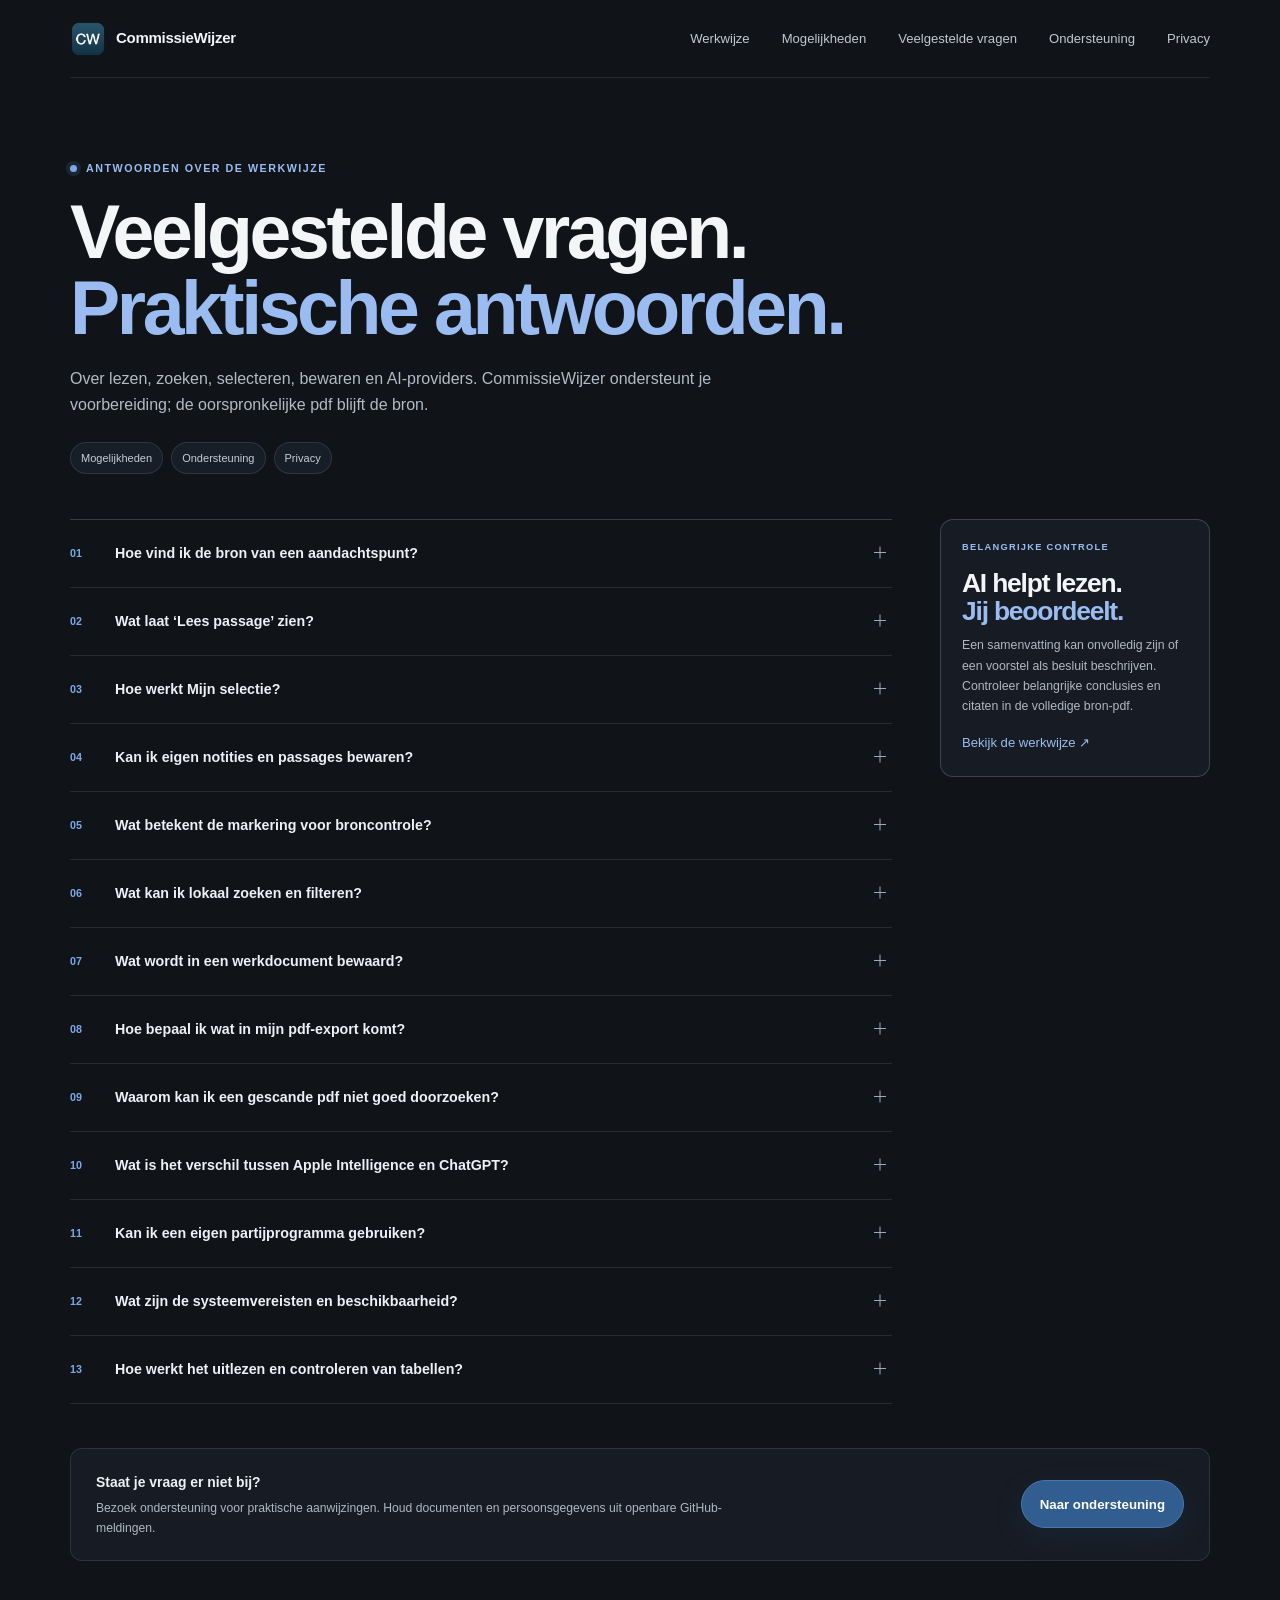
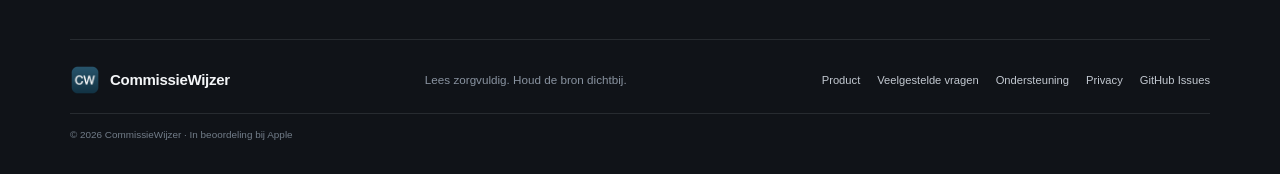
==== faq.html @ 095716fd "Expand product guidance and FAQ; keep authentic app images cursor-free and fade at a fixed size" ====
<!doctype html>
<html lang="nl">
<head>
  <meta charset="utf-8">
  <link rel="canonical" href="https://syntheticdiz.github.io/CommissieWijzer/faq.html">
  <meta name="viewport" content="width=device-width, initial-scale=1">
  <meta name="theme-color" content="#101318">
  <meta name="description" content="Veelgestelde vragen over bronpassages, selecties, notities, lokale zoekopdrachten, werkdocumenten, pdf-export en AI in CommissieWijzer.">
  <title>Veelgestelde vragen — CommissieWijzer</title>
  <link rel="icon" type="image/png" href="Assets/CommissieWijzer.png">
  <link rel="stylesheet" href="styles.css">
  <script defer src="site.js"></script>
</head>
<body>
  <a class="skip-link" href="#main">Ga naar inhoud</a>
  <header class="site-header wrap">
    <a class="brand" href="index.html" aria-label="CommissieWijzer startpagina"><img src="Assets/CommissieWijzer.png" width="38" height="38" alt=""><span>CommissieWijzer</span></a>
    <nav class="site-nav" aria-label="Hoofdnavigatie"><a href="index.html#werkwijze">Werkwijze</a><a href="index.html#mogelijkheden">Mogelijkheden</a><a href="faq.html" aria-current="page">Veelgestelde vragen</a><a href="support.html">Ondersteuning</a><a href="privacy.html">Privacy</a></nav>
  </header>
  <main id="main" class="wrap page-main">
    <section class="page-intro reveal">
      <p class="eyebrow"><span class="status-dot" aria-hidden="true"></span> ANTWOORDEN OVER DE WERKWIJZE</p>
      <h1>Veelgestelde vragen.<br><span>Praktische antwoorden.</span></h1>
      <p class="page-lede">Over lezen, zoeken, selecteren, bewaren en AI-providers. CommissieWijzer ondersteunt je voorbereiding; de oorspronkelijke pdf blijft de bron.</p>
      <nav class="page-kicker" aria-label="Veelgelezen pagina’s"><a href="index.html#mogelijkheden">Mogelijkheden</a><a href="support.html">Ondersteuning</a><a href="privacy.html">Privacy</a></nav>
    </section>

    <section class="faq-page-layout" aria-label="Veelgestelde vragen en antwoorden">
      <div class="faq-list">
        <details class="faq-item"><summary><span class="faq-number">01</span><span>Hoe vind ik de bron van een aandachtspunt?</span><span class="summary-plus" aria-hidden="true"></span></summary><div class="faq-answer"><p>Open de bronactie bij een punt om naar de bijbehorende pagina en passage in de pdf te gaan. Lees ook de omliggende tekst. Een citaat helpt je tekst terug te vinden, maar bewijst niet dat de uitleg klopt. Controleer zelf bedragen, voorwaarden en of iets is voorgesteld of al besloten.</p></div></details>
        <details class="faq-item"><summary><span class="faq-number">02</span><span>Wat laat ‘Lees passage’ zien?</span><span class="summary-plus" aria-hidden="true"></span></summary><div class="faq-answer"><p>De knop ‘Lees passage’ opent een gevonden brontekst in de context van het document. Je kunt binnen de passage zoeken om een term of formulering terug te vinden. De passage is een leeshulp; raadpleeg zo nodig de volledige pagina in de pdf om de context te controleren.</p></div></details>
        <details class="faq-item"><summary><span class="faq-number">03</span><span>Hoe werkt Mijn selectie?</span><span class="summary-plus" aria-hidden="true"></span></summary><div class="faq-answer"><p>Markeer punten die je wilt meenemen. In Mijn selectie kun je de volgorde aanpassen en per punt een vergaderstatus kiezen: Bespreken, Vraag stellen of Afgehandeld. De selectie en status zijn bedoeld om jouw voorbereiding te ordenen; ze veranderen het oorspronkelijke document niet.</p></div></details>
        <details class="faq-item"><summary><span class="faq-number">04</span><span>Kan ik eigen notities en passages bewaren?</span><span class="summary-plus" aria-hidden="true"></span></summary><div class="faq-answer"><p>Ja. Voeg een notitie toe bij een punt en neem zelfgekozen passages op in je voorbereiding. De notitie is jouw eigen aantekening en wordt niet als tekst uit de pdf gepresenteerd. Bewaar je werkdocument lokaal op een plek die je zelf kiest.</p></div></details>
        <details class="faq-item"><summary><span class="faq-number">05</span><span>Wat betekent de markering voor broncontrole?</span><span class="summary-plus" aria-hidden="true"></span></summary><div class="faq-answer"><p>De markering legt jouw eigen beoordeling vast dat je een punt aan de bron hebt gecontroleerd. Het is geen automatische kwaliteitsgarantie. Als de AI-uitleg van het punt verandert, controleer dan de bijgewerkte uitleg opnieuw in de pdf.</p></div></details>
        <details class="faq-item"><summary><span class="faq-number">06</span><span>Wat kan ik lokaal zoeken en filteren?</span><span class="summary-plus" aria-hidden="true"></span></summary><div class="faq-answer"><p>Zoeken doorzoekt lokaal de tekst van de geopende pdf, beschikbare resultaten, titels en eigen notities. Een resultaat kan je terugbrengen naar een punt of pagina. Je kunt punten ook op pagina en broncontrole filteren en de leesweergave compacter maken. Deze zoekfuncties werken zonder AI-provider of internet, zolang de benodigde tekst al beschikbaar is.</p></div></details>
        <details class="faq-item"><summary><span class="faq-number">07</span><span>Wat wordt in een werkdocument bewaard?</span><span class="summary-plus" aria-hidden="true"></span></summary><div class="faq-answer"><p>Een werkdocument met extensie <code>.spdfwork</code> kan de pdf, beschikbare analyses, notities, selectie, leespositie en opgeslagen weergavekeuzes bevatten. Je kiest waar je het bestand bewaart. Openen van een bestaand werkdocument start geen nieuwe AI-analyse; eerder opgeslagen resultaten kunnen lokaal worden bekeken.</p></div></details>
        <details class="faq-item"><summary><span class="faq-number">08</span><span>Hoe bepaal ik wat in mijn pdf-export komt?</span><span class="summary-plus" aria-hidden="true"></span></summary><div class="faq-answer"><p>Kies in de exportinstellingen het bereik, zoals het hele document, Mijn selectie of een commissie, en selecteer daarna de onderdelen die je wilt opnemen. Afhankelijk van je keuzes kan de export samenvatting, punten, notities en bronpassages bevatten. Bekijk de voorvertoning en controleer inhoud, paginavolgorde en ontvangers voordat je de pdf deelt.</p></div></details>
        <details class="faq-item"><summary><span class="faq-number">09</span><span>Waarom kan ik een gescande pdf niet goed doorzoeken?</span><span class="summary-plus" aria-hidden="true"></span></summary><div class="faq-answer"><p>Een scan bestaat soms alleen uit afbeeldingen. CommissieWijzer heeft een leesbare tekstlaag nodig voor zoeken en bronpassages. Laat zo’n pdf eerst met OCR (tekstherkenning) verwerken. OCR kan letters, cijfers, tabellen en mintekens verkeerd herkennen; controleer de herkende tekst in het documentbeeld.</p></div></details>
        <details class="faq-item"><summary><span class="faq-number">10</span><span>Wat is het verschil tussen Apple Intelligence en ChatGPT?</span><span class="summary-plus" aria-hidden="true"></span></summary><div class="faq-answer"><p>Apple Intelligence verwerkt analyse lokaal op geschikte Macs met macOS 26 of later; beschikbaarheid hangt ook af van Apple-instellingen en systeemtaal. ChatGPT is een optionele online provider waarvoor je via OpenAI OAuth met je account aanmeldt. De app heeft geen API-sleutelinstelling. Als je ChatGPT kiest, gaan benodigde documentfragmenten voor de gekozen taak naar OpenAI; bij programmavergelijking kan ook het geselecteerde programma meegaan. De app leest geen ChatGPT-gesprekken. Zie het <a href="privacy.html">privacybeleid</a> voor details.</p></div></details>
        <details class="faq-item"><summary><span class="faq-number">11</span><span>Kan ik een eigen partijprogramma gebruiken?</span><span class="summary-plus" aria-hidden="true"></span></summary><div class="faq-answer"><p>Programma vergelijken is optioneel. Je kiest zelf een programma-pdf met leesbare tekst. De vergelijking zoekt naar mogelijke overeenkomsten en spanningen; selectie op tekst kan indirecte verbanden missen. Het gekozen programma wordt lokaal bewaard. Voor een nieuwe AI-analyse met vergelijking moet je dat programma selecteren; de neutrale samenvatting gebruikt het programma niet als kader.</p></div></details>
        <details class="faq-item"><summary><span class="faq-number">12</span><span>Wat zijn de systeemvereisten en beschikbaarheid?</span><span class="summary-plus" aria-hidden="true"></span></summary><div class="faq-answer"><p>CommissieWijzer vereist macOS 14 of later. Apple Intelligence heeft een geschikte Mac en macOS 26 of later nodig. De actuele App Store-status en eventuele beschikbaarheid vind je op de <a href="index.html">productpagina</a>; die kan veranderen. Lees de <a href="support.html">ondersteuningspagina</a> voor meer uitleg over providers en pdf-inlezen.</p></div></details>
        <details class="faq-item"><summary><span class="faq-number">13</span><span>Hoe werkt het uitlezen en controleren van tabellen?</span><span class="summary-plus" aria-hidden="true"></span></summary><div class="faq-answer"><p>Afbeeldingstabellen met duidelijke rasterlijnen kunnen lokaal met OCR worden herkend en als cellen in een tabelraster worden getoond. Controleer de herkende cijfers, mintekens en kolommen aan de hand van de pdf. ‘Onleesbaar’ betekent dat er wel een teken stond maar OCR het niet kon lezen; een lege cel betekent niet nul. De gewone documentanalyse gebruikt deze OCR-tabeltekst niet. Na je broncontrole kun je afzonderlijke tabelleespunten laten maken.</p></div></details>
      </div>
      <aside class="faq-aside"><p class="eyebrow">BELANGRIJKE CONTROLE</p><h2>AI helpt lezen.<br><span>Jij beoordeelt.</span></h2><p>Een samenvatting kan onvolledig zijn of een voorstel als besluit beschrijven. Controleer belangrijke conclusies en citaten in de volledige bron-pdf.</p><a class="text-link" href="index.html#werkwijze">Bekijk de werkwijze <span aria-hidden="true">↗</span></a></aside>
    </section>
    <section class="page-cta reveal"><p><b>Staat je vraag er niet bij?</b>Bezoek ondersteuning voor praktische aanwijzingen. Houd documenten en persoonsgegevens uit openbare GitHub-meldingen.</p><a class="button button-primary" href="support.html">Naar ondersteuning</a></section>
  </main>
  <footer class="site-footer wrap"><a class="brand" href="index.html"><img src="Assets/CommissieWijzer.png" width="32" height="32" alt=""><span>CommissieWijzer</span></a><p>Lees zorgvuldig. Houd de bron dichtbij.</p><nav aria-label="Voettekst"><a href="index.html">Product</a><a href="faq.html" aria-current="page">Veelgestelde vragen</a><a href="support.html">Ondersteuning</a><a href="privacy.html">Privacy</a><a href="https://github.com/SyntheticDiz/CommissieWijzer/issues">GitHub Issues</a></nav><small>© 2026 CommissieWijzer · In beoordeling bij Apple</small></footer>
</body>
</html>
---- styles.css ----
@charset "UTF-8";

:root {
  color-scheme: dark;
  --page: #101318;
  --page-2: #141820;
  --surface: #191e26;
  --surface-2: #1e242e;
  --surface-3: #252c37;
  --ink: #f3f5f7;
  --ink-soft: #c2c8d0;
  --muted: #8993a0;
  --line: rgba(226, 233, 241, .11);
  --line-strong: rgba(226, 233, 241, .19);
  --blue: #7ba9e8;
  --blue-strong: #9abcf0;
  --blue-soft: rgba(105, 150, 213, .14);
  --red: #d37a84;
  --red-soft: rgba(211, 122, 132, .12);
  --focus: #a9d6ff;
  --sans: -apple-system, BlinkMacSystemFont, "Segoe UI", sans-serif;
  --content: 1140px;
  --radius: 20px;
}

* { box-sizing: border-box; }
html { scroll-behavior: smooth; scroll-padding-top: 28px; background: var(--page); }
body { margin: 0; background: var(--page); color: var(--ink); font: 16px/1.65 var(--sans); -webkit-font-smoothing: antialiased; }
body, header, main, footer, section, article, aside, div, nav { border-color: var(--line); }
img { display: block; max-width: 100%; }
a { color: var(--blue-strong); text-underline-offset: 4px; }
a:hover { color: #c3dcff; }
button, input, textarea { font: inherit; }
button { color: inherit; }
button:disabled { cursor: not-allowed; opacity: .55; }
a:focus-visible, button:focus-visible, input:focus-visible, textarea:focus-visible, summary:focus-visible { outline: 3px solid var(--focus); outline-offset: 4px; }
::selection { color: #fff; background: rgba(97, 143, 207, .45); }
h1, h2, h3, h4, h5, p { margin-top: 0; }
h1, h2, h3, h4, h5 { font-family: var(--sans); }
.wrap { width: min(var(--content), calc(100% - 64px)); margin-inline: auto; }
.skip-link { position: absolute; z-index: 30; top: 12px; left: 12px; padding: 9px 14px; color: #fff; background: var(--surface-3); border: 1px solid var(--line-strong); border-radius: 9px; transform: translateY(-160%); }
.skip-link:focus { transform: translateY(0); }
.site-header { min-height: 78px; display: flex; align-items: center; justify-content: space-between; gap: 24px; border-bottom: 1px solid var(--line); }
.brand { display: inline-flex; align-items: center; gap: 10px; color: var(--ink); font-size: .94rem; font-weight: 660; letter-spacing: -.02em; text-decoration: none; white-space: nowrap; }
.brand img { width: 36px; height: 36px; border-radius: 11px; }
.site-nav { display: flex; align-items: center; gap: clamp(17px, 2.5vw, 32px); }
.site-nav a, .site-footer nav a { color: var(--ink-soft); font-size: .82rem; text-decoration: none; transition: color .2s ease; }
.site-nav a:hover, .site-footer nav a:hover { color: #fff; }
.eyebrow { display: flex; align-items: center; gap: 9px; margin: 0 0 16px; color: var(--blue-strong); font-size: .67rem; font-weight: 720; letter-spacing: .14em; line-height: 1.45; text-transform: uppercase; }
.status-dot { width: 7px; height: 7px; flex: 0 0 auto; border-radius: 50%; background: var(--blue); box-shadow: 0 0 0 4px var(--blue-soft); }
h1, h2 { font-weight: 640; letter-spacing: -.045em; }
h1 { margin-bottom: 22px; font-size: clamp(3rem, 7.1vw, 6.2rem); line-height: .99; }
h1 span, h2 span { color: var(--blue-strong); }
h2 { margin-bottom: 18px; font-size: clamp(2rem, 4.2vw, 3.65rem); line-height: 1.04; }
h3 { margin-bottom: 10px; font-size: 1.22rem; font-weight: 620; line-height: 1.22; letter-spacing: -.025em; }
p { color: var(--ink-soft); }
.button { display: inline-flex; min-height: 48px; align-items: center; justify-content: center; gap: 10px; padding: 0 18px; border: 1px solid transparent; border-radius: 999px; font-size: .83rem; font-weight: 650; text-decoration: none; transition: background-color .2s ease, border-color .2s ease, transform .2s ease; }
.button:hover { transform: translateY(-1px); }
.button-primary { color: #fff; background: #315d91; border-color: #4778ae; box-shadow: 0 10px 28px rgba(31, 63, 103, .23); }
.button-primary:hover { color: #fff; background: #3a6ba4; }
.button-quiet { color: var(--ink); background: rgba(255,255,255,.025); border-color: var(--line-strong); }
.button-quiet:hover { color: #fff; background: rgba(255,255,255,.07); }
.text-link { color: var(--blue-strong); font-size: .82rem; text-decoration: none; }
.text-link:hover { text-decoration: underline; }

/* Home hero */
.hero { min-height: min(800px, calc(100svh - 78px)); display: flex; flex-direction: column; align-items: center; justify-content: center; padding-block: 72px 90px; text-align: center; }
.hero-mark { width: 60px; height: 60px; margin-bottom: 31px; border-radius: 18px; box-shadow: 0 10px 40px rgba(0,0,0,.25); }
.hero-mark img { width: 100%; height: 100%; border-radius: inherit; }
.hero > .eyebrow { justify-content: center; margin-bottom: 19px; }
.intro-features { padding: 0 0 clamp(78px, 10vw, 128px); }
.intro-features-copy { max-width: 860px; margin: 0 auto 32px; text-align: center; }
.intro-features-copy h2 { margin-bottom: 18px; font-size: clamp(2rem, 4.5vw, 3.35rem); line-height: 1.06; }
.intro-features-copy > p:last-child { margin: 0; color: #b2bbc6; font-size: .91rem; line-height: 1.8; }
.feature-grid { display: grid; grid-template-columns: repeat(5, minmax(0,1fr)); gap: 10px; }
.feature-card { min-height: 154px; padding: 17px 16px; background: linear-gradient(145deg, #181e27, #151a21); border: 1px solid var(--line); border-radius: 12px; }
.feature-card-number { display: block; margin-bottom: 14px; color: var(--blue); font-size: .63rem; font-variant-numeric: tabular-nums; }
.feature-card h3 { margin: 0 0 7px; color: #e5ebf2; font-size: .9rem; }
.feature-card p { margin: 0; color: #9da8b5; font-size: .8rem; line-height: 1.6; }
.intro-features-note { max-width: 850px; margin: 17px auto 0; color: var(--muted); font-size: .73rem; text-align: center; }
.hero h1 { max-width: 880px; }
.hero-lede { max-width: 620px; margin: 0 auto 28px; color: #b4bcc6; font-size: clamp(1.02rem, 1.7vw, 1.18rem); line-height: 1.72; }
.hero-actions { display: flex; flex-wrap: wrap; justify-content: center; gap: 11px; }
.hero-meta { display: flex; flex-wrap: wrap; justify-content: center; gap: 11px 22px; margin-top: 35px; color: var(--muted); font-size: .73rem; }
.hero-meta > span { display: inline-flex; align-items: center; gap: 8px; }
.hero-meta a { color: var(--muted); text-decoration: none; }
.hero-meta a:hover { color: var(--ink); }
.release-pill { padding: 5px 10px; color: #d6dce4; background: var(--surface); border: 1px solid var(--line); border-radius: 999px; }
.release-pill > span { width: 6px; height: 6px; border-radius: 50%; background: var(--red); }

/* Sticky story and dark app demonstration */
.demo-section { padding: 112px 0 126px; background: radial-gradient(ellipse at 50% 0, rgba(58, 88, 132, .12), transparent 45%), var(--page-2); border-block: 1px solid var(--line); }
.section-heading { max-width: 690px; margin: 0 0 55px; }
.section-heading.centered { margin-inline: auto; text-align: center; }
.section-heading.centered .eyebrow { justify-content: center; }
.section-heading > p:last-child { max-width: 600px; margin-bottom: 0; color: var(--muted); font-size: .96rem; }
.section-heading.centered > p:last-child { margin-inline: auto; }
.demo-layout { display: grid; grid-template-columns: minmax(235px, .58fr) minmax(0, 1.42fr); align-items: start; gap: clamp(28px, 4.5vw, 64px); }
.story-list { display: grid; gap: 23px; }
.story-step { min-height: 49vh; display: grid; grid-template-columns: 38px minmax(0,1fr); align-content: center; gap: 15px; padding: 22px 0; opacity: .56; transition: opacity .35s ease; scroll-margin-top: 24px; }
.story-step.is-current { opacity: 1; }
.story-number { display: grid; width: 34px; height: 34px; place-items: center; margin-top: 2px; color: var(--blue-strong); background: rgba(97,143,207,.1); border: 1px solid rgba(123,169,232,.2); border-radius: 50%; font-size: .68rem; font-variant-numeric: tabular-nums; }
.story-step .eyebrow { margin-bottom: 9px; color: var(--muted); font-size: .59rem; }
.story-step h3 { max-width: 330px; margin-bottom: 11px; font-size: clamp(1.2rem, 2vw, 1.58rem); }
.story-step > div > p:last-child { max-width: 390px; margin: 0; color: var(--muted); font-size: .86rem; line-height: 1.7; }
.demo-sticky { position: sticky; top: 22px; z-index: 2; }
.app-demo { overflow: hidden; background: #141922; border: 1px solid rgba(225,234,245,.14); border-radius: 18px; box-shadow: 0 34px 90px rgba(0,0,0,.36); }
.demo-toolbar { min-height: 52px; display: grid; grid-template-columns: 1fr auto auto; align-items: center; gap: 16px; padding: 0 16px; background: #171c25; border-bottom: 1px solid var(--line); }
.demo-brand { display: flex; align-items: center; gap: 8px; color: #e9edf2; font-size: .7rem; font-weight: 620; }
.demo-brand img { width: 22px; height: 22px; border-radius: 6px; }
.demo-window-title { color: var(--muted); font-size: .64rem; }
.fiction-badge { display: inline-flex; align-items: center; gap: 6px; color: #d8bdc2; font-size: .57rem; letter-spacing: .04em; white-space: nowrap; }
.fiction-badge i { width: 6px; height: 6px; border-radius: 50%; background: var(--red); }
.demo-content { display: grid; grid-template-columns: 158px minmax(0, 1fr); min-height: 510px; }
.demo-sidebar { display: flex; flex-direction: column; gap: 10px; padding: 17px 11px; background: #171c24; border-right: 1px solid var(--line); }
.demo-side-label, .demo-label { margin: 0; color: #778291; font-size: .56rem; font-weight: 730; letter-spacing: .12em; }
.demo-file { display: grid; grid-template-columns: 30px 1fr; align-items: center; gap: 8px; padding: 9px 7px; background: #202731; border: 1px solid var(--line); border-radius: 9px; }
.pdf-glyph { display: grid; width: 28px; height: 31px; place-items: center; color: #a8c4e9; background: rgba(100,143,198,.15); border: 1px solid rgba(100,143,198,.22); border-radius: 5px; font-size: .49rem; font-weight: 750; }
.demo-file b, .demo-file small { display: block; }
.demo-file b { overflow: hidden; color: #e1e6eb; font-size: .59rem; font-weight: 600; text-overflow: ellipsis; white-space: nowrap; }
.demo-file small { margin-top: 2px; color: var(--muted); font-size: .51rem; }
.demo-nav { display: grid; gap: 4px; margin-top: 12px; }
.demo-tab { display: flex; align-items: center; gap: 9px; width: 100%; min-height: 34px; padding: 6px 8px; color: #aab3be; background: transparent; border: 1px solid transparent; border-radius: 7px; text-align: left; font-size: .61rem; cursor: pointer; }
.demo-tab:hover { background: rgba(255,255,255,.04); }
.demo-tab.is-active { color: #e8f0fc; background: rgba(95,139,196,.14); border-color: rgba(119,162,221,.2); }
.demo-tab-icon { width: 17px; color: var(--blue); font-size: .83rem; text-align: center; }
.demo-local-note { display: flex; align-items: center; gap: 8px; margin-top: auto; padding: 10px 7px 0; color: #798493; border-top: 1px solid var(--line); font-size: .55rem; line-height: 1.45; }
.local-lock { color: var(--blue); font-size: .88rem; }
.demo-workspace { min-width: 0; padding: 18px clamp(10px, 1.4vw, 17px) 13px; }
.demo-workspace-head { display: flex; align-items: flex-start; justify-content: space-between; gap: 10px; margin-bottom: 14px; }
.demo-overline { display: block; margin-bottom: 4px; color: #8592a2; font-size: .52rem; font-weight: 700; letter-spacing: .1em; }
.demo-workspace-head h3 { margin: 0; color: #e9edf3; font-size: .95rem; }
.demo-status { padding: 4px 7px; color: #e5c0c5; background: var(--red-soft); border: 1px solid rgba(211,122,132,.2); border-radius: 5px; font-size: .5rem; font-weight: 760; letter-spacing: .08em; }
.demo-paper { position: relative; min-height: 323px; padding: clamp(17px, 2.3vw, 26px); overflow: hidden; background: #202630; border: 1px solid rgba(236,242,249,.1); border-radius: 10px; transition: opacity .22s ease, transform .22s ease; }
.demo-paper.is-changing { opacity: .65; transform: translateY(3px); }
.paper-kicker { margin-bottom: 8px; color: #92a3b8; font-size: .52rem; font-weight: 730; letter-spacing: .1em; }
.paper-kicker, .paper-subtitle { color: #98a2af; }
.demo-paper h4 { margin: 0; color: #f0f2f5; font-size: clamp(1.1rem, 1.7vw, 1.42rem); font-weight: 620; letter-spacing: -.03em; line-height: 1.2; }
.paper-subtitle { margin: 5px 0 16px; font-size: .62rem; }
.paper-rule { height: 1px; margin-bottom: 15px; background: rgba(232,239,247,.12); }
.demo-paper h5 { margin: 0 0 8px; color: #d5dce5; font-size: .68rem; font-weight: 700; }
.demo-paper > p:not(.paper-subtitle) { max-width: 520px; margin: 0; color: #c4cbd4; font-size: .72rem; line-height: 1.75; }
.paper-source-line { margin-top: 31px; padding-top: 10px; color: #818b98; border-top: 1px solid rgba(232,239,247,.1); font-size: .49rem; font-weight: 690; letter-spacing: .08em; }
.paper-highlight, .paper-summary, .paper-note { margin-top: 18px; padding: 12px; background: rgba(103,150,214,.08); border: 1px solid rgba(123,169,232,.22); border-left: 3px solid var(--blue); border-radius: 7px; }
.paper-highlight > span, .paper-note > span, .summary-label { display: block; margin-bottom: 7px; color: #9ebce2; font-size: .5rem; font-weight: 760; letter-spacing: .08em; }
.paper-highlight p, .paper-note p { margin: 0; color: #e2e7ed; font-size: .69rem; line-height: 1.6; }
.paper-highlight mark { color: #f6f8fa; background: rgba(89,137,198,.38); border-radius: 3px; }
.paper-summary { background: rgba(255,255,255,.015); border-color: var(--line); border-left-color: var(--red); }
.paper-summary .summary-label { color: #d7a0a7; }
.paper-summary > div { display: flex; justify-content: space-between; gap: 14px; padding: 4px 0; color: #c3cad3; font-size: .62rem; border-bottom: 1px solid rgba(232,239,247,.07); }
.paper-summary b { color: #edf0f4; font-variant-numeric: tabular-nums; }
.paper-summary .summary-total { margin-top: 4px; color: #fff; border: 0; font-weight: 700; }
.paper-summary > p { margin: 8px 0 0; color: #d9aab0; font-size: .54rem; }
.paper-note { background: rgba(97,143,207,.06); }
.paper-note small { display: block; margin-top: 7px; color: var(--muted); font-size: .53rem; }
.demo-footer { display: flex; align-items: center; justify-content: space-between; padding-top: 10px; color: #84909d; font-size: .54rem; }
.demo-footer > span:first-child { display: inline-flex; align-items: center; gap: 7px; }
.demo-footer i { width: 6px; height: 6px; border-radius: 50%; background: var(--blue); }
.demo-controls { display: flex; align-items: center; justify-content: space-between; gap: 12px; padding: 11px 14px; background: #171c24; border-top: 1px solid var(--line); }
.demo-progress { display: flex; align-items: center; gap: 6px; }
.progress-step { display: inline-flex; align-items: center; gap: 7px; min-height: 32px; padding: 5px 9px; color: #8893a1; background: transparent; border: 1px solid transparent; border-radius: 7px; font-size: .57rem; cursor: pointer; }
.progress-step span { color: #788494; font-variant-numeric: tabular-nums; }
.progress-step b { font-weight: 570; }
.progress-step.is-active { color: #ecf2fa; background: rgba(101,148,210,.11); border-color: rgba(123,169,232,.2); }
.progress-step.is-active span { color: var(--blue-strong); }
.play-control { display: inline-flex; align-items: center; gap: 7px; min-height: 32px; padding: 4px 9px; color: #b9cbe2; background: transparent; border: 1px solid var(--line); border-radius: 7px; font-size: .58rem; cursor: pointer; white-space: nowrap; }
.play-control:hover { background: rgba(255,255,255,.05); }
.play-control > span:first-child { color: var(--blue-strong); font-size: .58rem; }
.demo-disclaimer { margin: 0; padding: 0 15px 12px; color: #7e8996; background: #171c24; font-size: .56rem; text-align: right; }
.demo-noscript { margin: 0; padding: 10px 15px 13px; color: #9da8b5; background: #171c24; font-size: .63rem; }
.split-workspace { display: grid; grid-template-columns: minmax(178px,.78fr) minmax(0,1.22fr); gap: 11px; align-items: stretch; }
.analysis-pane { min-width: 0; min-height: 416px; overflow: hidden; background: #1a202a; border: 1px solid var(--line); border-radius: 9px; }
.analysis-screen { min-height: 100%; padding: clamp(13px,1.55vw,19px); animation: screen-settle .55s ease both; }
.analysis-pane { transition: opacity .4s ease, transform .4s ease; }
.analysis-pane.is-changing { opacity: .73; transform: translateY(2px); }
.analysis-kicker, .note-tag { display: block; margin-bottom: 12px; color: #95b5df; font-size: .52rem; font-weight: 740; letter-spacing: .1em; }
.analysis-screen h4 { margin: 0 0 9px; color: #eaf0f8; font-size: clamp(.84rem,1.15vw,1rem); font-weight: 620; letter-spacing: -.025em; line-height: 1.25; }
.analysis-screen > p { color: #aab5c2; font-size: .66rem; line-height: 1.6; }
.analysis-screen > p.analysis-footnote { margin: 13px 0 0; color: #778493; font-size: .54rem; line-height: 1.45; }
.analysis-fact { display: flex; justify-content: space-between; gap: 8px; padding: 8px 0; border-bottom: 1px solid rgba(232,239,247,.07); }
.analysis-fact span { color: #7f8c9a; font-size: .5rem; font-weight: 700; letter-spacing: .06em; }
.analysis-fact b { color: #dce3ec; font-size: .57rem; font-weight: 590; }
.analysis-point { display: grid; gap: 6px; margin-top: 14px; padding: 12px; background: #202833; border: 1px solid var(--line); border-radius: 8px; }
.analysis-point.is-selected { border-color: rgba(123,169,232,.35); border-left: 3px solid var(--blue); background: rgba(96,143,205,.075); }
.point-tag { color: #d2a0a6; font-size: .49rem; font-weight: 750; letter-spacing: .07em; }
.analysis-point b { color: #e4e9ef; font-size: .65rem; line-height: 1.35; }
.analysis-point small { color: #9da8b4; font-size: .57rem; line-height: 1.5; }
.source-chip { display: inline-flex; align-items: center; gap: 6px; width: fit-content; margin-top: 4px; padding: 5px 7px; color: #c3d7f0; background: rgba(98,145,207,.13); border: 1px solid rgba(123,169,232,.22); border-radius: 5px; font-size: .5rem; }
.analysis-screen[data-demo-screen="3"] { display: flex; flex-direction: column; }
.typed-note { margin: 2px 0 15px; padding: 11px; background: rgba(211,122,132,.06); border: 1px solid rgba(211,122,132,.16); border-left: 2px solid var(--red); border-radius: 7px; }
.typed-note .note-tag { margin-bottom: 7px; color: #dba5ab; }
.typed-note p { min-height: 4.7em; margin: 0; color: #dfe4ea; font-size: .63rem; line-height: 1.55; }
.typed-note p.is-typing::after { display: inline-block; width: 1px; height: .9em; margin-left: 2px; content: ""; background: var(--blue-strong); vertical-align: -1px; animation: note-caret .9s steps(2,end) infinite; }
.export-scope { display: grid; gap: 5px; padding-top: 10px; border-top: 1px solid var(--line); }
.export-scope .analysis-kicker { margin-bottom: 2px; font-size: .47rem; }
.export-scope > div { display: flex; align-items: center; gap: 7px; color: #adb8c4; font-size: .55rem; }
.scope-check { color: #a8c5eb; font-size: .66rem; }
.pdf-pane { min-width: 0; display: flex; flex-direction: column; padding: 8px; background: #171d26; border: 1px solid var(--line); border-radius: 9px; transition: border-color .8s ease, box-shadow .8s ease; }
.pdf-pane.is-linked { border-color: rgba(123,169,232,.4); box-shadow: 0 0 0 1px rgba(123,169,232,.09), 0 0 22px rgba(83,129,192,.08); }
.pdf-pane-head { display: flex; align-items: center; justify-content: space-between; gap: 8px; min-height: 25px; padding: 0 3px 7px; color: #8996a5; font-size: .47rem; font-weight: 700; letter-spacing: .07em; }
.pdf-pane-head > span:first-child { display: flex; align-items: center; gap: 6px; }
.pdf-pane-head i { width: 5px; height: 5px; border-radius: 50%; background: var(--blue); }
.demo-paper { flex: 1; min-height: 391px; padding: clamp(13px,1.5vw,18px); background: #202630; border: 1px solid rgba(236,242,249,.1); border-radius: 6px; transition: opacity .45s ease, transform .45s cubic-bezier(.2,.7,.2,1); }
.demo-paper.is-changing { opacity: .78; transform: translateY(2px) scale(.997); }
.demo-paper h4 { font-size: clamp(.81rem,1.15vw,.99rem); line-height: 1.25; }
.paper-subtitle { margin: 4px 0 11px; font-size: .52rem; }
.paper-rule { margin-bottom: 10px; }
.demo-paper h5 { margin: 10px 0 4px; color: #bdc9d8; font-size: .55rem; }
.demo-paper p { margin: 0; color: #9faab7; font-size: .55rem; line-height: 1.56; }
.demo-paper .paper-source-line { margin-top: 11px; padding-top: 8px; color: #758190; font-size: .43rem; }
#source-highlight { padding: 1px 2px; color: #dfeafb; background: transparent; border-radius: 2px; transition: color .85s ease, background-color .85s ease, box-shadow .85s ease; }
.pdf-pane.is-linked #source-highlight { color: #fff; background: rgba(90,137,200,.42); box-shadow: 0 0 0 3px rgba(90,137,200,.11); }
.nojs-feature-list { display: grid; grid-template-columns: repeat(2,minmax(0,1fr)); gap: 12px; margin-top: 18px; }
.nojs-feature-list section { padding: 15px; background: #171c24; border: 1px solid var(--line); border-radius: 10px; }
.nojs-feature-list h3 { margin-bottom: 5px; color: #e4eaf2; font-size: .8rem; }
.nojs-feature-list p { margin: 0; color: #aab5c2; font-size: .7rem; }
html:not(.js) .demo-nav, html:not(.js) .demo-controls, html:not(.js) .feature-tabs, html:not(.js) .feature-demo { display: none !important; }
html:not(.js) .story-step { opacity: 1; }
@keyframes screen-settle { from { opacity: .58; transform: translateY(4px); } to { opacity: 1; transform: translateY(0); } }
@keyframes note-caret { 50% { opacity: 0; } }

/* Source verification */
.section-pad { padding-block: clamp(84px, 11vw, 142px); }
.source-section { background: var(--page); }
.source-layout { display: grid; grid-template-columns: .85fr 1.15fr; align-items: center; gap: clamp(42px, 8vw, 110px); }
.source-copy > p:not(.eyebrow) { max-width: 480px; color: var(--ink-soft); font-size: .94rem; }
.plain-list { display: grid; gap: 10px; margin: 24px 0; padding: 0; list-style: none; }
.plain-list li { position: relative; padding-left: 22px; color: #aeb8c4; font-size: .84rem; }
.plain-list li::before { position: absolute; top: .55em; left: 1px; width: 7px; height: 7px; content: ""; background: var(--blue); border-radius: 50%; }
.quiet-note { padding-left: 14px; color: var(--muted) !important; border-left: 2px solid var(--red); font-size: .77rem !important; }
.source-visual { overflow: hidden; background: #171c24; border: 1px solid var(--line-strong); border-radius: 15px; box-shadow: 0 30px 75px rgba(0,0,0,.24); }
.source-visual-top { display: flex; justify-content: space-between; gap: 18px; padding: 13px 17px; color: #8e9bad; background: #1b222c; border-bottom: 1px solid var(--line); font-size: .57rem; font-weight: 710; letter-spacing: .08em; }
.source-document { padding: clamp(22px, 4vw, 42px); }
.document-section { color: #94b6e4; font-size: .6rem; font-weight: 730; letter-spacing: .13em; }
.source-document > p { color: #c5ccd5; font-size: .81rem; line-height: 1.82; }
.source-document blockquote { display: flex; gap: 12px; margin: 23px 0; padding: 16px 17px; color: #e0e5ec; background: rgba(96,143,205,.085); border: 1px solid rgba(123,169,232,.19); border-left: 3px solid var(--blue); border-radius: 8px; font-size: .83rem; line-height: 1.75; }
.quote-mark { color: var(--blue-strong); font-size: 1.5rem; line-height: 1; }
.source-document mark { padding: 1px 3px; color: #fff; background: rgba(87,137,199,.42); border-radius: 3px; }
html.js .source-visual:not(.is-visible) blockquote { opacity: .34; transform: translateY(8px) scale(.985); }
.source-document blockquote { transition: opacity .95s ease, transform .95s cubic-bezier(.2,.7,.2,1); }
.source-document mark { transition: background-color 1.05s ease .18s, box-shadow 1.05s ease .18s; }
html.js .source-visual:not(.is-visible) mark { background-color: transparent; box-shadow: 0 1px 0 rgba(123,169,232,.35); }
.source-callout { display: flex; align-items: center; gap: 11px; padding: 14px 18px; background: #141922; border-top: 1px solid var(--line); }
.source-callout-icon { display: grid; width: 28px; height: 28px; place-items: center; color: var(--blue-strong); background: var(--blue-soft); border-radius: 8px; }
.source-callout b, .source-callout small { display: block; }
.source-callout b { color: #dfe6ee; font-size: .68rem; }
.source-callout small { margin-top: 2px; color: var(--muted); font-size: .58rem; }

/* Feature explorer */
.feature-section { background: linear-gradient(180deg, #131820, #101318); border-block: 1px solid var(--line); }
.feature-heading { max-width: 720px; }
.feature-explorer { overflow: hidden; background: #171c24; border: 1px solid var(--line-strong); border-radius: 16px; }
.feature-tabs { display: flex; flex-wrap: wrap; gap: 4px; padding: 10px; background: #141922; border-bottom: 1px solid var(--line); }
.feature-tabs button { min-height: 39px; padding: 7px 13px; color: #9da7b3; background: transparent; border: 1px solid transparent; border-radius: 8px; font-size: .72rem; cursor: pointer; }
.feature-tabs button:hover { color: var(--ink); background: rgba(255,255,255,.04); }
.feature-tabs button[aria-selected="true"] { color: #edf3fc; background: rgba(96,143,205,.13); border-color: rgba(123,169,232,.2); }
.feature-panel { display: grid; grid-template-columns: .9fr 1.1fr; gap: 45px; align-items: center; min-height: 300px; padding: clamp(24px, 5vw, 56px); }
.feature-description .eyebrow { margin-bottom: 10px; font-size: .59rem; }
.feature-description h3 { max-width: 350px; font-size: clamp(1.22rem, 2vw, 1.65rem); }
.feature-description > p { max-width: 390px; color: var(--muted); font-size: .82rem; }
.feature-description .text-link { display: inline-block; margin-top: 3px; }
.feature-demo { min-width: 0; padding: 19px; background: #1d242e; border: 1px solid var(--line); border-radius: 12px; }
.feature-demo > label, .feature-demo-note > label { display: block; margin-bottom: 9px; color: #d9e0e8; font-size: .72rem; font-weight: 610; }
.inline-search { display: flex; align-items: center; gap: 9px; min-height: 43px; padding: 0 10px; background: #151a22; border: 1px solid var(--line-strong); border-radius: 8px; }
.inline-search > span { color: var(--blue); font-size: 1.05rem; }
.inline-search input { width: 100%; min-width: 0; color: var(--ink); background: transparent; border: 0; outline: 0; font-size: .75rem; }
.inline-search input:focus-visible { outline: 0; }
.inline-search button { width: 26px; height: 26px; color: #9da9b7; background: transparent; border: 0; border-radius: 5px; font-size: 1rem; cursor: pointer; }
.inline-search button:focus-visible { outline: 2px solid var(--focus); }
.search-result { margin: 12px 0 8px; padding: 11px; color: #c6d0dc; background: rgba(96,143,205,.07); border-left: 2px solid var(--blue); border-radius: 4px; font-size: .75rem; line-height: 1.7; }
.search-result mark { color: #fff; background: rgba(89,137,198,.4); border-radius: 2px; }
.feature-demo > small { color: var(--muted); font-size: .63rem; }
.feature-demo-note textarea { display: block; width: 100%; min-height: 78px; resize: vertical; padding: 10px 11px; color: var(--ink); background: #151a22; border: 1px solid var(--line-strong); border-radius: 8px; font-size: .75rem; }
.feature-demo-note textarea::placeholder, .inline-search input::placeholder { color: #76818e; }
.note-preview { display: flex; align-items: flex-start; gap: 9px; margin: 12px 0; padding: 10px 11px; background: rgba(211,122,132,.06); border: 1px solid rgba(211,122,132,.16); border-radius: 8px; }
.note-pin { color: var(--red); }
.note-preview p { margin: 0; color: #d0d5dc; font-size: .72rem; }
.feature-demo .demo-label { display: block; margin-bottom: 11px; }
.mode-choice { display: grid; gap: 7px; }
.mode-option { display: flex; align-items: flex-start; gap: 10px; padding: 12px; color: var(--ink-soft); background: #191f28; border: 1px solid var(--line); border-radius: 8px; text-align: left; cursor: pointer; }
.mode-option.is-selected { background: rgba(96,143,205,.08); border-color: rgba(123,169,232,.3); }
.radio-dot { width: 13px; height: 13px; flex: 0 0 auto; margin-top: 2px; border: 1px solid #778698; border-radius: 50%; }
.mode-option.is-selected .radio-dot { border: 4px solid var(--blue); }
.mode-option b, .mode-option small { display: block; }
.mode-option b { color: #e3e8ef; font-size: .71rem; font-weight: 620; }
.mode-option small { margin-top: 3px; color: var(--muted); font-size: .64rem; }
.feature-hint { margin: 10px 0 0; color: var(--muted); font-size: .64rem; }
.export-options { display: flex; flex-wrap: wrap; gap: 7px 15px; margin: 0; padding: 0; border: 0; }
.export-options legend { margin-bottom: 10px; color: #d9e0e8; font-size: .72rem; font-weight: 610; }
.export-options label { display: inline-flex; align-items: center; gap: 6px; padding: 7px 9px; color: #c6ced8; background: #191f28; border: 1px solid var(--line); border-radius: 7px; font-size: .68rem; cursor: pointer; }
.export-options input { accent-color: var(--blue); }
.export-preview { margin: 13px 0 8px; padding: 10px; color: #c8d4e2; background: rgba(96,143,205,.07); border-left: 2px solid var(--blue); border-radius: 4px; font-size: .71rem; }
[hidden] { display: none !important; }

/* Provider choice and closing */
.provider-section { background: var(--page); }
.provider-layout { display: grid; grid-template-columns: .83fr 1.17fr; align-items: center; column-gap: clamp(35px, 8vw, 100px); row-gap: 27px; }
.provider-layout > div:first-child > p:last-child { max-width: 450px; margin: 0; color: var(--muted); font-size: .9rem; }
.provider-options { display: grid; gap: 12px; }
.provider-option { display: grid; grid-template-columns: 42px minmax(0,1fr); gap: 15px; padding: 18px; background: #171c24; border: 1px solid var(--line); border-radius: 13px; }
.provider-icon { display: grid; width: 39px; height: 39px; place-items: center; color: var(--blue-strong); background: var(--blue-soft); border: 1px solid rgba(123,169,232,.17); border-radius: 11px; font-size: 1rem; }
.provider-icon-online { color: #e4a2aa; background: var(--red-soft); border-color: rgba(211,122,132,.18); }
.provider-option h3 { margin-bottom: 4px; font-size: .95rem; }
.provider-option p { margin: 0 0 7px; color: #9ba6b3; font-size: .76rem; }
.provider-tag { color: #8493a4; font-size: .55rem; font-weight: 730; letter-spacing: .1em; }
.provider-disclosure { grid-column: 2; margin: 0; color: var(--muted); font-size: .75rem; }
.closing-section { padding: 28px 0 96px; background: var(--page); }
.closing-card { display: grid; grid-template-columns: 1fr auto; align-items: center; gap: 35px; padding: clamp(28px, 5vw, 58px); background: radial-gradient(ellipse at 0 100%, rgba(65,100,151,.12), transparent 50%), #171c24; border: 1px solid var(--line-strong); border-radius: 18px; }
.closing-card h2 { font-size: clamp(1.8rem, 3.3vw, 2.6rem); }
.closing-card > div:first-child > p:last-child { max-width: 590px; margin: 0; color: var(--muted); font-size: .84rem; }
.closing-actions { display: grid; justify-items: start; gap: 11px; min-width: 210px; }
.closing-actions .release-note { margin: 2px 0 0; color: var(--muted); font-size: .64rem; }
.site-footer { display: grid; grid-template-columns: auto 1fr auto; align-items: center; gap: 18px; padding-block: 25px 31px; border-top: 1px solid var(--line); }
.site-footer .brand img { width: 30px; height: 30px; }
.site-footer > p { margin: 0; color: var(--muted); font-size: .73rem; text-align: center; }
.site-footer nav { display: flex; flex-wrap: wrap; justify-content: flex-end; gap: 9px 17px; }
.site-footer nav a { font-size: .7rem; }
.site-footer small { grid-column: 1/-1; padding-top: 13px; color: #727d89; border-top: 1px solid var(--line); font-size: .62rem; }

/* Support and privacy pages */
.page-main { padding-bottom: 78px; }
.page-intro { max-width: 850px; padding: 83px 0 45px; }
.page-intro .eyebrow { margin-bottom: 17px; }
.page-intro h1 { margin-bottom: 19px; font-size: clamp(2.7rem, 6vw, 4.7rem); line-height: 1.02; }
.page-lede { max-width: 720px; margin-bottom: 15px; color: #b2bbc6; font-size: 1rem; }
.effective-date { color: var(--muted); font-size: .7rem; }
.page-kicker { display: flex; flex-wrap: wrap; gap: 8px; margin-top: 23px; }
.page-kicker a { padding: 6px 10px; color: #c4ccd6; background: #181e27; border: 1px solid var(--line); border-radius: 999px; font-size: .69rem; text-decoration: none; }
.page-kicker a:hover { color: #fff; border-color: var(--line-strong); }
.support-status { display: grid; grid-template-columns: repeat(3,1fr); gap: 10px; margin: 4px 0 42px; }
.support-status article { padding: 16px; background: #171c24; border: 1px solid var(--line); border-radius: 11px; }
.support-status b { display: block; margin-bottom: 5px; color: #edf1f5; font-size: .76rem; }
.support-status p { margin: 0; color: var(--muted); font-size: .69rem; line-height: 1.55; }
.support-layout { display: grid; grid-template-columns: minmax(0,1fr) 290px; align-items: start; gap: 45px; }
.faq-page-layout { display: grid; grid-template-columns: minmax(0,1fr) 270px; align-items: start; gap: 48px; }
.faq-aside { position: sticky; top: 24px; padding: 21px; background: #171c24; border: 1px solid var(--line-strong); border-radius: 13px; }
.faq-aside .eyebrow { color: var(--blue-strong); font-size: .58rem; }
.faq-aside h2 { margin-bottom: 10px; font-size: 1.65rem; }
.faq-aside > p:not(.eyebrow) { color: #aeb8c3; font-size: .77rem; }
.faq-page-layout .faq-answer { max-width: none; }
.faq-list { display: grid; border-top: 1px solid var(--line-strong); }
.faq-item { border-bottom: 1px solid var(--line); }
.faq-item summary { display: grid; grid-template-columns: 33px 1fr 20px; align-items: center; gap: 12px; min-height: 67px; color: #edf1f6; font-size: .89rem; font-weight: 600; cursor: pointer; list-style: none; }
.faq-item summary::-webkit-details-marker { display: none; }
.faq-number { color: var(--blue); font-size: .67rem; font-variant-numeric: tabular-nums; }
.summary-plus { position: relative; width: 16px; height: 16px; }
.summary-plus::before, .summary-plus::after { position: absolute; top: 7px; left: 2px; width: 12px; height: 1px; content: ""; background: #9da9b7; }
.summary-plus::after { transform: rotate(90deg); transition: transform .2s ease; }
.faq-item[open] .summary-plus::after { transform: rotate(0); }
.faq-answer { max-width: 760px; padding: 0 34px 19px 45px; color: #aeb8c3; font-size: .82rem; }
.faq-answer p { margin-bottom: 11px; color: inherit; }
.faq-answer p:last-child { margin-bottom: 0; }
.faq-answer strong { color: #e1e7ef; }
.support-aside { position: sticky; top: 24px; }
.aside-card { padding: 21px; background: #171c24; border: 1px solid var(--line-strong); border-radius: 13px; }
.aside-card .eyebrow { color: var(--blue-strong); font-size: .58rem; }
.aside-card h2 { margin-bottom: 9px; font-size: 1.45rem; }
.aside-card > p { color: #aeb8c3; font-size: .76rem; }
.button-wide { width: 100%; margin: 8px 0 14px; }
.privacy-reminder { padding-top: 13px; color: var(--muted) !important; border-top: 1px solid var(--line); font-size: .67rem !important; }
.privacy-reminder strong { color: #d9e0e8; }
.aside-note { margin: 14px 0 0; color: var(--muted); font-size: .7rem; }
.aside-download { display: inline-block; margin-top: 13px; font-size: .71rem; }
.page-cta { display: flex; align-items: center; justify-content: space-between; gap: 25px; margin-top: 44px; padding: 22px 25px; background: #171c24; border: 1px solid var(--line); border-radius: 12px; }
.page-cta p { max-width: 650px; margin: 0; color: #aeb8c3; font-size: .76rem; }
.page-cta p b { display: block; margin-bottom: 4px; color: #edf1f6; font-size: .87rem; }

.policy-layout { display: grid; grid-template-columns: 210px minmax(0,1fr); align-items: start; gap: 55px; }
.policy-nav { position: sticky; top: 24px; display: grid; gap: 5px; padding: 13px 0; }
.policy-nav > span { margin-bottom: 6px; color: #7f8996; font-size: .57rem; font-weight: 730; letter-spacing: .12em; }
.policy-nav a { padding: 5px 0; color: #abb5c1; font-size: .7rem; text-decoration: none; }
.policy-nav a:hover { color: #fff; }
.policy-content { min-width: 0; }
.policy-section { position: relative; padding: 3px 0 27px 37px; margin-bottom: 24px; border-bottom: 1px solid var(--line); scroll-margin-top: 24px; }
.policy-index { position: absolute; top: 7px; left: 0; color: var(--blue); font-size: .67rem; font-variant-numeric: tabular-nums; }
.policy-section h2 { margin-bottom: 12px; font-size: clamp(1.45rem, 2.8vw, 2.05rem); letter-spacing: -.035em; }
.policy-section h3 { margin-bottom: 9px; font-size: .92rem; }
.policy-section p, .policy-section li { color: #b2bbc5; font-size: .79rem; }
.policy-section p { margin-bottom: 11px; }
.policy-section ul { padding-left: 20px; }
.policy-section li { margin-bottom: 6px; }
.policy-section a, .faq-answer a { overflow-wrap: anywhere; }
.policy-option { margin-top: 11px; padding: 15px 17px; background: #171c24; border: 1px solid var(--line); border-radius: 10px; }
.provider-pill { display: inline-flex; margin-right: 5px; padding: 3px 7px; color: #d9e7f9; background: rgba(96,143,205,.15); border: 1px solid rgba(123,169,232,.17); border-radius: 999px; font-size: .5rem; font-weight: 730; letter-spacing: .06em; text-transform: uppercase; vertical-align: 2px; }
.provider-local { color: #d9e7f9; }
.choice-list { padding-left: 18px; }
.policy-endnote { display: flex; align-items: flex-start; gap: 11px; padding: 16px; background: #171c24; border: 1px solid var(--line-strong); border-radius: 11px; }
.endnote-mark { width: 7px; height: 7px; flex: 0 0 auto; margin-top: 7px; background: var(--blue); border-radius: 50%; }
.policy-endnote p { margin: 0; color: #aeb8c3; font-size: .72rem; }
.policy-endnote strong { color: var(--ink); }
.policy-section code, .faq-answer code { padding: 2px 5px; color: #d8e7fb; background: #222a35; border-radius: 4px; font-size: .9em; }
.page-cta a { flex: 0 0 auto; }
.feature-heading noscript { display: block; margin-top: 15px; padding: 12px 14px; background: #171c24; border: 1px solid var(--line); border-radius: 9px; }
.feature-heading noscript p { margin: 0; color: var(--ink-soft); font-size: .77rem; }

html.js .reveal { opacity: 0; transform: translateY(10px); transition: opacity .86s ease, transform .86s cubic-bezier(.2,.7,.2,1); }
html.js .reveal.is-visible { opacity: 1; transform: translateY(0); }

@media (max-width: 920px) {
  .feature-grid { grid-template-columns: repeat(3, minmax(0,1fr)); }
  .demo-layout { grid-template-columns: minmax(205px,.56fr) minmax(0,1.44fr); gap: 22px; }
  .demo-content { grid-template-columns: 142px minmax(0,1fr); }
  .demo-sidebar { padding-inline: 8px; }
  .demo-tab { font-size: .56rem; }
  .split-workspace { grid-template-columns: minmax(158px,.8fr) minmax(0,1.2fr); gap: 8px; }
  .source-layout { gap: 40px; }
  .provider-layout { grid-template-columns: 1fr; }
  .provider-disclosure { grid-column: 1; }
  .closing-card { grid-template-columns: 1fr; }
  .closing-actions { grid-template-columns: auto auto; align-items: center; }
  .closing-actions .text-link, .closing-actions .release-note { grid-column: 1/-1; }
  .policy-layout { grid-template-columns: 180px minmax(0,1fr); gap: 30px; }
}
@media (max-width: 700px) {
  .wrap { width: min(var(--content), calc(100% - 38px)); }
  .site-header { min-height: 72px; align-items: flex-start; flex-direction: column; justify-content: center; gap: 10px; padding-block: 14px; }
  .brand img { width: 31px; height: 31px; }
  .site-nav { width: 100%; flex-wrap: wrap; gap: 7px 17px; }
  .site-nav a { font-size: .74rem; }
  .hero { min-height: 0; padding-block: 75px 82px; }
  .hero-mark { width: 52px; height: 52px; margin-bottom: 25px; }
  .hero-meta { margin-top: 27px; }
  .intro-features { padding-bottom: 80px; }
  .intro-features-copy { margin-bottom: 25px; text-align: left; }
  .intro-features-copy > p:last-child { font-size: .85rem; line-height: 1.72; }
  .feature-grid { grid-template-columns: repeat(2, minmax(0,1fr)); gap: 8px; }
  .feature-card { min-height: 0; padding: 14px; }
  .feature-card-number { margin-bottom: 10px; }
  .feature-card p { font-size: .8rem; }
  .intro-features-note { text-align: left; }
  .demo-section { padding-block: 80px 83px; }
  .section-heading { margin-bottom: 35px; }
  .demo-layout { display: flex; flex-direction: column; gap: 23px; }
  .demo-sticky { position: static; order: -1; width: 100%; }
  .story-list { grid-template-columns: 1fr 1fr; gap: 9px; width: 100%; }
  .story-step { min-height: unset; align-content: start; grid-template-columns: 27px 1fr; gap: 8px; padding: 13px 10px; background: #171c24; border: 1px solid var(--line); border-radius: 11px; opacity: 1; }
  .story-number { width: 25px; height: 25px; font-size: .57rem; }
  .story-step .eyebrow { margin-bottom: 5px; font-size: .5rem; }
  .story-step h3 { margin-bottom: 6px; font-size: .87rem; }
  .story-step > div > p:last-child { font-size: .68rem; line-height: 1.55; }
  .demo-content { grid-template-columns: 130px minmax(0,1fr); min-height: 0; }
  .demo-sidebar { padding: 12px 7px; }
  .demo-file { grid-template-columns: 25px 1fr; padding: 7px 5px; }
  .pdf-glyph { width: 24px; height: 27px; }
  .demo-file b { font-size: .53rem; }
  .demo-file small { font-size: .47rem; }
  .demo-tab { min-height: 31px; gap: 5px; padding-inline: 5px; font-size: .53rem; }
  .demo-tab-icon { width: 14px; }
  .demo-local-note { font-size: .49rem; }
  .demo-workspace { padding: 13px 10px 10px; }
  .demo-workspace-head h3 { font-size: .82rem; }
  .analysis-pane { min-height: 355px; }
  .split-workspace { grid-template-columns: minmax(148px,.82fr) minmax(0,1.18fr); gap: 7px; }
  .analysis-screen { padding: 11px; }
  .analysis-screen h4 { font-size: .81rem; }
  .analysis-screen > p { font-size: .61rem; }
  .analysis-point { padding: 9px; }
  .analysis-point b { font-size: .6rem; }
  .analysis-point small { font-size: .52rem; }
  .demo-paper { min-height: 355px; padding: 12px; }
  .demo-paper h4 { font-size: .82rem; }
  .demo-paper p { font-size: .52rem; line-height: 1.5; }
  .demo-paper h5 { font-size: .51rem; }
  .paper-source-line { margin-top: 12px; font-size: .4rem; }
  .demo-controls { align-items: flex-start; flex-direction: column; }
  .demo-progress { width: 100%; justify-content: space-between; gap: 2px; }
  .progress-step { gap: 5px; padding-inline: 5px; font-size: .52rem; }
  .play-control { align-self: flex-end; }
  .demo-disclaimer { font-size: .51rem; text-align: left; }
  .source-layout { grid-template-columns: 1fr; gap: 31px; }
  .source-copy { max-width: 640px; }
  .feature-panel { grid-template-columns: 1fr; gap: 23px; }
  .feature-tabs { gap: 3px; }
  .feature-tabs button { padding-inline: 9px; font-size: .65rem; }
  .support-layout { grid-template-columns: 1fr; gap: 26px; }
  .faq-page-layout { grid-template-columns: 1fr; gap: 25px; }
  .faq-aside { position: static; }
  .support-aside { position: static; }
  .support-status { grid-template-columns: 1fr; }
  .policy-layout { grid-template-columns: 1fr; gap: 20px; }
  .policy-nav { position: static; grid-template-columns: 1fr 1fr; padding: 13px; background: #171c24; border: 1px solid var(--line); border-radius: 10px; }
  .policy-nav > span { grid-column: 1/-1; }
  .page-intro { padding-top: 61px; }
  .site-footer { grid-template-columns: 1fr; justify-items: start; }
  .site-footer > p { text-align: left; }
  .site-footer nav { justify-content: flex-start; }
  .site-footer small { grid-column: 1; width: 100%; }
}
@media (max-width: 440px) {
  body { font-size: 15px; }
  .wrap { width: calc(100% - 30px); }
  .site-nav { gap: 7px 12px; }
  .hero { padding-block: 62px 68px; }
  h1 { font-size: clamp(2.65rem, 13vw, 4rem); }
  h2 { font-size: clamp(1.9rem, 9vw, 2.8rem); }
  .hero-lede { font-size: .95rem; }
  .hero-actions { width: 100%; align-items: stretch; flex-direction: column; }
  .hero-actions .button { width: 100%; }
  .hero-meta { gap: 9px 14px; font-size: .67rem; }
  .feature-grid { grid-template-columns: 1fr; }
  .demo-section { padding-block: 65px; }
  .story-list { grid-template-columns: 1fr; }
  .story-step { grid-template-columns: 27px 1fr; }
  .demo-toolbar { grid-template-columns: 1fr auto; gap: 8px; padding-inline: 10px; }
  .demo-window-title { display: none; }
  .demo-content { grid-template-columns: 1fr; min-height: 0; }
  .demo-sidebar { display: none; }
  .demo-workspace { padding: 12px; }
  .split-workspace { grid-template-columns: 1fr; gap: 8px; }
  .analysis-pane { min-height: 230px; }
  .analysis-screen { padding: 12px; }
  .analysis-kicker, .note-tag { font-size: .52rem; }
  .analysis-screen h4 { font-size: .88rem; }
  .analysis-screen > p { font-size: .67rem; }
  .analysis-point { padding: 10px; }
  .analysis-point b { font-size: .63rem; }
  .analysis-point small { font-size: .56rem; }
  .source-chip { font-size: .5rem; }
  .demo-paper { min-height: 315px; padding: 13px; }
  .demo-paper h4 { font-size: .94rem; }
  .paper-subtitle { font-size: .55rem; }
  .demo-paper h5 { font-size: .55rem; }
  .demo-paper p { font-size: .58rem; line-height: 1.5; }
  .demo-paper .paper-source-line { font-size: .43rem; }
  .pdf-pane-head { font-size: .48rem; }
  .nojs-feature-list { grid-template-columns: 1fr; }
  .fiction-badge { font-size: .5rem; }
  .demo-controls { padding-inline: 9px; }
  .progress-step b { font-size: .49rem; }
  .section-pad { padding-block: 72px; }
  .source-document { padding: 21px; }
  .source-visual-top { font-size: .49rem; }
  .feature-tabs { display: grid; grid-template-columns: 1fr 1fr; }
  .feature-tabs button { min-height: 42px; }
  .feature-panel { padding: 19px; }
  .feature-demo { padding: 14px; }
  .closing-actions { grid-template-columns: 1fr; width: 100%; }
  .closing-actions > * { grid-column: 1 !important; }
  .closing-actions .button { width: 100%; }
  .faq-item summary { grid-template-columns: 26px 1fr 18px; gap: 8px; font-size: .82rem; }
  .faq-answer { padding-left: 34px; padding-right: 4px; }
  .page-cta { align-items: stretch; flex-direction: column; padding: 18px; }
  .page-cta .button { width: 100%; }
  .policy-nav { grid-template-columns: 1fr; }
  .policy-nav > span { grid-column: 1; }
  .policy-section { padding-left: 31px; }
  .page-intro h1 { font-size: clamp(2.5rem, 12vw, 3.5rem); }
}

/* Authentic app captures: the website describes the app without recreating its UI. */
.app-capture, .source-visual, .feature-capture { min-width: 0; margin: 0; }
.app-capture { overflow: hidden; padding: 15px; background: #171c24; border: 1px solid var(--line-strong); border-radius: 18px; box-shadow: 0 28px 80px rgba(0,0,0,.34); }
.capture-label { display: flex; align-items: center; gap: 9px; margin: 0 0 12px; color: #c0c9d4; font-size: .68rem; font-weight: 640; }
.capture-frame { position: relative; width: 100%; aspect-ratio: 32 / 21; overflow: hidden; background: #151a21; border: 1px solid var(--line); border-radius: 10px; }
.capture-frame img { position: absolute; inset: 0; width: 100%; height: 100%; object-fit: contain; object-position: center; opacity: 0; transition: opacity 1100ms ease-in-out; }
.capture-frame img.is-active { opacity: 1; }
.app-capture figcaption { display: flex; flex-wrap: wrap; align-items: center; justify-content: space-between; gap: 8px 15px; padding: 11px 2px 1px; color: var(--muted); font-size: .68rem; }
.app-capture figcaption a { color: #c5d8f2; text-decoration: none; }
.app-capture figcaption a:hover { text-decoration: underline; }
.capture-noscript { margin: 8px 0 0; color: var(--muted); font-size: .72rem; }
.demo-controls { margin-top: 13px; padding: 0; background: transparent; border: 0; }
.demo-progress { flex-wrap: wrap; gap: 5px; }
.progress-step { min-height: 36px; padding: 5px 10px; border-color: var(--line); font-size: .65rem; }
.progress-step.is-active { background: rgba(101,148,210,.14); }
.play-control { min-height: 36px; font-size: .66rem; }
.demo-disclaimer { padding: 10px 2px 0; color: var(--muted); background: transparent; font-size: .65rem; text-align: left; }
.story-step { opacity: .48; }
.story-step.is-current { opacity: 1; }
.story-step.is-current .story-number { color: #fff; background: rgba(97,143,207,.22); border-color: rgba(123,169,232,.36); }
.source-visual { overflow: hidden; padding: 15px; background: #171c24; border: 1px solid var(--line-strong); border-radius: 15px; box-shadow: 0 30px 75px rgba(0,0,0,.24); }
.source-capture-link, .feature-capture a { display: block; overflow: hidden; border-radius: 9px; background: #151a21; }
.source-capture-link { aspect-ratio: 32 / 21; border: 1px solid var(--line); }
.source-capture-link img { width: 100%; height: 100%; object-fit: contain; object-position: center; transition: opacity 1100ms ease-in-out; }
.source-visual figcaption, .feature-capture figcaption { margin-top: 10px; color: var(--muted); font-size: .68rem; line-height: 1.55; }
.feature-explorer { overflow: hidden; background: #171c24; border: 1px solid var(--line-strong); border-radius: 16px; }
.feature-panel { min-height: 0; grid-template-columns: minmax(0,.8fr) minmax(0,1.2fr); gap: clamp(24px,5vw,58px); padding: clamp(23px,4.6vw,52px); }
.feature-capture { min-width: 0; }
.feature-capture a { position: relative; aspect-ratio: 32 / 21; border: 1px solid var(--line); box-shadow: 0 22px 55px rgba(0,0,0,.26); }
.feature-capture img { position: absolute; inset: 0; width: 100%; height: 100%; object-fit: contain; object-position: center; opacity: 0; transition: opacity 1100ms ease-in-out; }
.feature-capture img.is-active { opacity: 1; }
html:not(.js) .demo-controls, html:not(.js) .feature-tabs { display: none !important; }
html.js .source-visual.reveal:not(.is-visible) .source-capture-link img { opacity: .55; }
html.js .source-visual.reveal.is-visible .source-capture-link img { opacity: 1; }
html.js .source-visual.reveal { transform: none; transition: opacity 1100ms ease-in-out; }
html.js .app-capture.reveal { transform: none; transition: opacity 1100ms ease-in-out; }

@media (max-width: 700px) {
  .demo-layout { display: flex; flex-direction: column; gap: 24px; }
  .demo-sticky { position: static; order: -1; width: 100%; }
  .app-capture { padding: 10px; border-radius: 13px; }
  .capture-frame { aspect-ratio: 32 / 21; }
  .demo-progress { width: 100%; }
  .progress-step { flex: 1 1 auto; justify-content: center; }
  .play-control { align-self: flex-end; }
  .feature-panel { grid-template-columns: 1fr; gap: 23px; }
  .source-visual { padding: 10px; }
}
@media (max-width: 440px) {
  .app-capture figcaption { font-size: .63rem; }
  .progress-step { min-width: calc(50% - 5px); justify-content: flex-start; }
  .progress-step b { font-size: .62rem; }
  .feature-tabs { display: grid; grid-template-columns: 1fr 1fr; }
  .feature-panel { padding: 19px; }
}
@media (prefers-reduced-motion: reduce) {
  html { scroll-behavior: auto; }
  *, *::before, *::after { scroll-behavior: auto !important; animation-duration: .01ms !important; animation-iteration-count: 1 !important; transition-duration: .01ms !important; }
  html.js .reveal { opacity: 1; transform: none; }
}
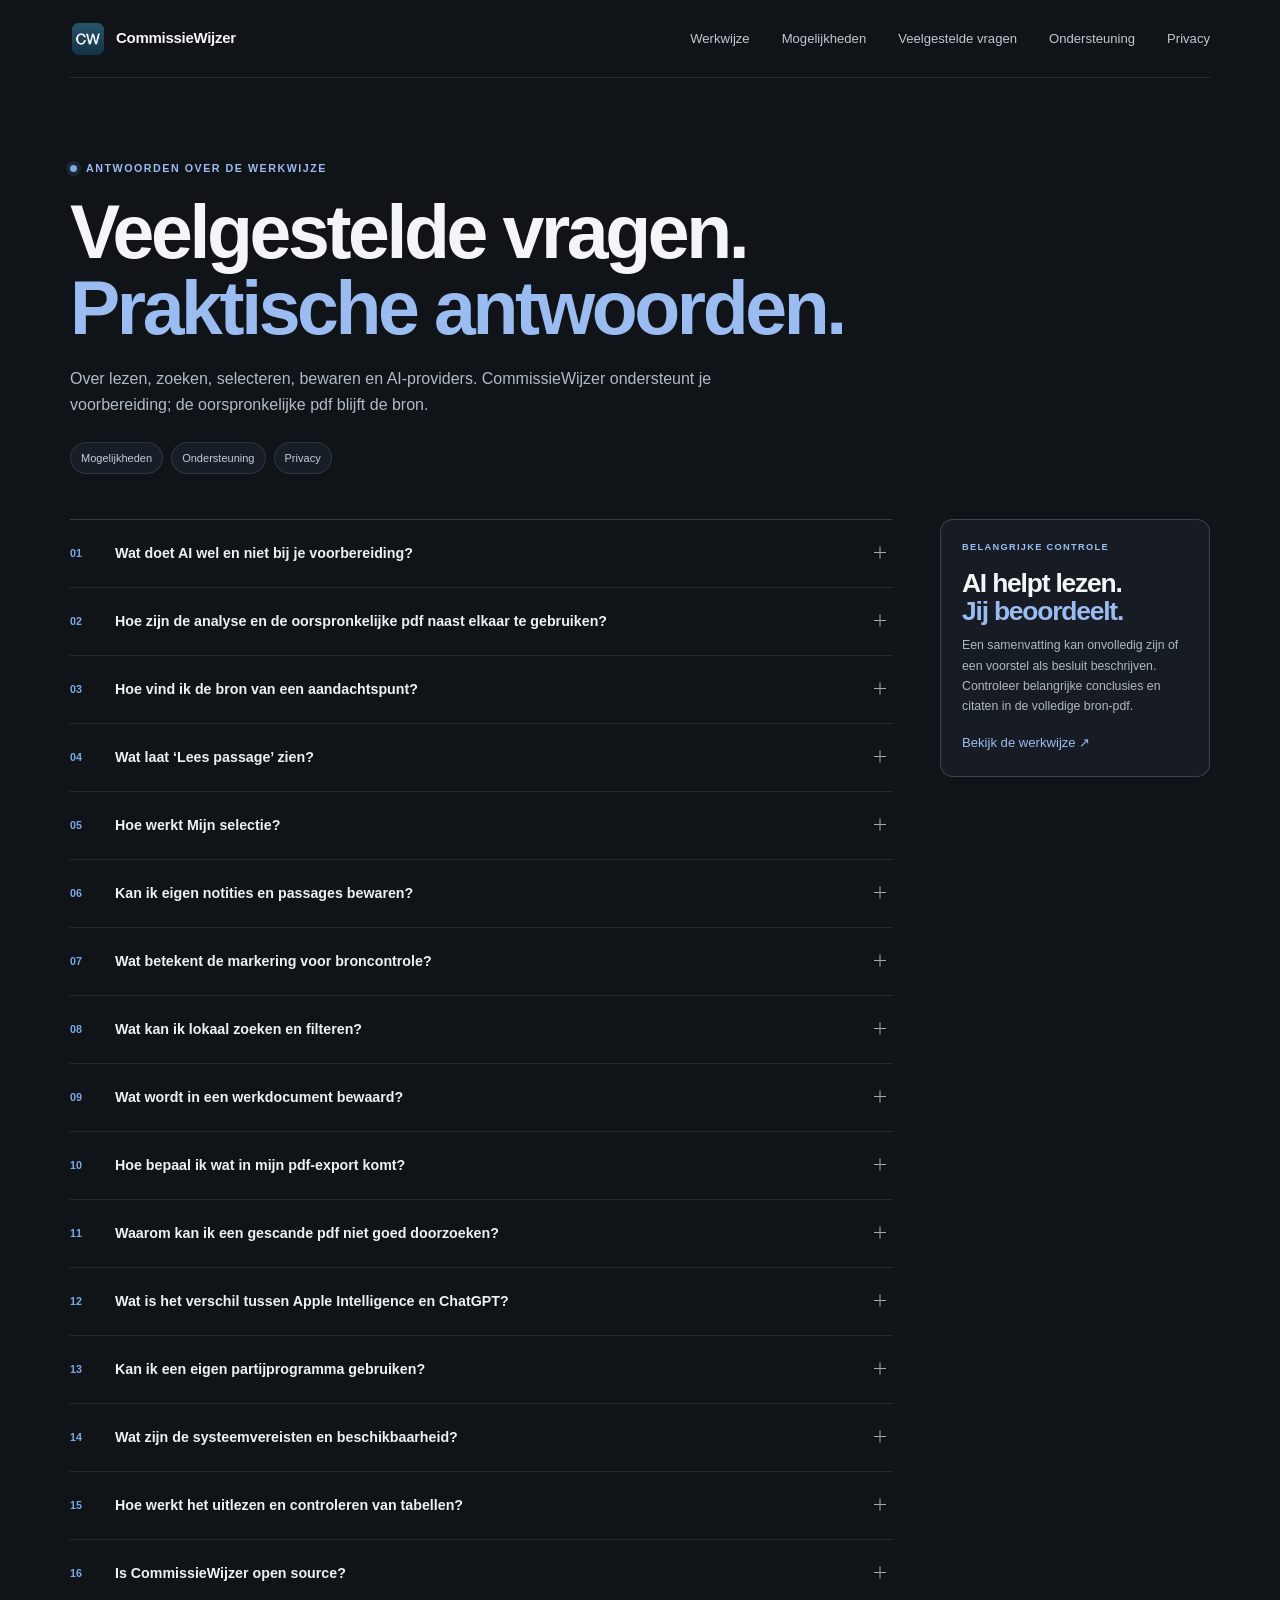
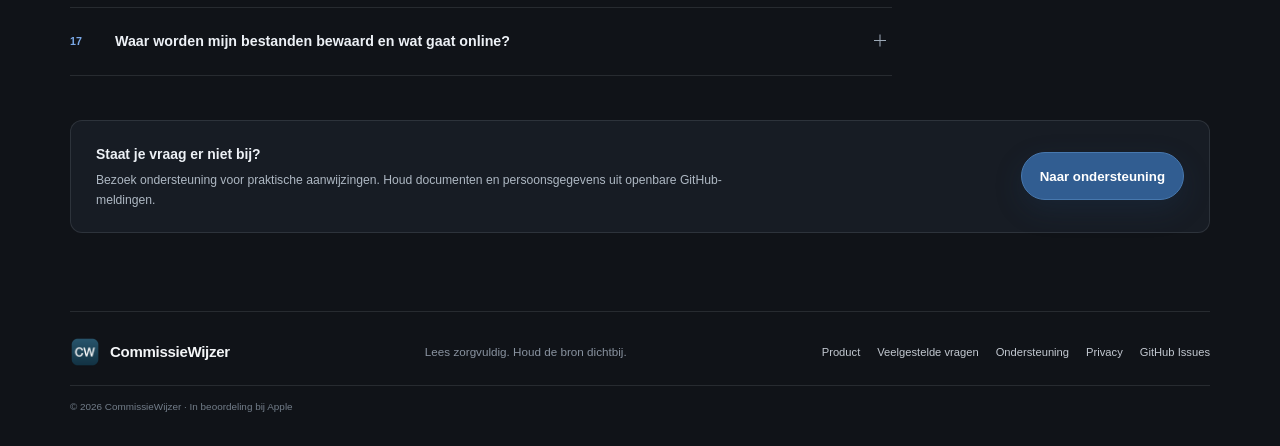
==== commit b4f12b51: "Explain source-first preparation, two-pane reading, open source and local storage" ====
--- a/faq.html
+++ b/faq.html
@@ -27,19 +27,23 @@
 
     <section class="faq-page-layout" aria-label="Veelgestelde vragen en antwoorden">
       <div class="faq-list">
-        <details class="faq-item"><summary><span class="faq-number">01</span><span>Hoe vind ik de bron van een aandachtspunt?</span><span class="summary-plus" aria-hidden="true"></span></summary><div class="faq-answer"><p>Open de bronactie bij een punt om naar de bijbehorende pagina en passage in de pdf te gaan. Lees ook de omliggende tekst. Een citaat helpt je tekst terug te vinden, maar bewijst niet dat de uitleg klopt. Controleer zelf bedragen, voorwaarden en of iets is voorgesteld of al besloten.</p></div></details>
-        <details class="faq-item"><summary><span class="faq-number">02</span><span>Wat laat ‘Lees passage’ zien?</span><span class="summary-plus" aria-hidden="true"></span></summary><div class="faq-answer"><p>De knop ‘Lees passage’ opent een gevonden brontekst in de context van het document. Je kunt binnen de passage zoeken om een term of formulering terug te vinden. De passage is een leeshulp; raadpleeg zo nodig de volledige pagina in de pdf om de context te controleren.</p></div></details>
-        <details class="faq-item"><summary><span class="faq-number">03</span><span>Hoe werkt Mijn selectie?</span><span class="summary-plus" aria-hidden="true"></span></summary><div class="faq-answer"><p>Markeer punten die je wilt meenemen. In Mijn selectie kun je de volgorde aanpassen en per punt een vergaderstatus kiezen: Bespreken, Vraag stellen of Afgehandeld. De selectie en status zijn bedoeld om jouw voorbereiding te ordenen; ze veranderen het oorspronkelijke document niet.</p></div></details>
-        <details class="faq-item"><summary><span class="faq-number">04</span><span>Kan ik eigen notities en passages bewaren?</span><span class="summary-plus" aria-hidden="true"></span></summary><div class="faq-answer"><p>Ja. Voeg een notitie toe bij een punt en neem zelfgekozen passages op in je voorbereiding. De notitie is jouw eigen aantekening en wordt niet als tekst uit de pdf gepresenteerd. Bewaar je werkdocument lokaal op een plek die je zelf kiest.</p></div></details>
-        <details class="faq-item"><summary><span class="faq-number">05</span><span>Wat betekent de markering voor broncontrole?</span><span class="summary-plus" aria-hidden="true"></span></summary><div class="faq-answer"><p>De markering legt jouw eigen beoordeling vast dat je een punt aan de bron hebt gecontroleerd. Het is geen automatische kwaliteitsgarantie. Als de AI-uitleg van het punt verandert, controleer dan de bijgewerkte uitleg opnieuw in de pdf.</p></div></details>
-        <details class="faq-item"><summary><span class="faq-number">06</span><span>Wat kan ik lokaal zoeken en filteren?</span><span class="summary-plus" aria-hidden="true"></span></summary><div class="faq-answer"><p>Zoeken doorzoekt lokaal de tekst van de geopende pdf, beschikbare resultaten, titels en eigen notities. Een resultaat kan je terugbrengen naar een punt of pagina. Je kunt punten ook op pagina en broncontrole filteren en de leesweergave compacter maken. Deze zoekfuncties werken zonder AI-provider of internet, zolang de benodigde tekst al beschikbaar is.</p></div></details>
-        <details class="faq-item"><summary><span class="faq-number">07</span><span>Wat wordt in een werkdocument bewaard?</span><span class="summary-plus" aria-hidden="true"></span></summary><div class="faq-answer"><p>Een werkdocument met extensie <code>.spdfwork</code> kan de pdf, beschikbare analyses, notities, selectie, leespositie en opgeslagen weergavekeuzes bevatten. Je kiest waar je het bestand bewaart. Openen van een bestaand werkdocument start geen nieuwe AI-analyse; eerder opgeslagen resultaten kunnen lokaal worden bekeken.</p></div></details>
-        <details class="faq-item"><summary><span class="faq-number">08</span><span>Hoe bepaal ik wat in mijn pdf-export komt?</span><span class="summary-plus" aria-hidden="true"></span></summary><div class="faq-answer"><p>Kies in de exportinstellingen het bereik, zoals het hele document, Mijn selectie of een commissie, en selecteer daarna de onderdelen die je wilt opnemen. Afhankelijk van je keuzes kan de export samenvatting, punten, notities en bronpassages bevatten. Bekijk de voorvertoning en controleer inhoud, paginavolgorde en ontvangers voordat je de pdf deelt.</p></div></details>
-        <details class="faq-item"><summary><span class="faq-number">09</span><span>Waarom kan ik een gescande pdf niet goed doorzoeken?</span><span class="summary-plus" aria-hidden="true"></span></summary><div class="faq-answer"><p>Een scan bestaat soms alleen uit afbeeldingen. CommissieWijzer heeft een leesbare tekstlaag nodig voor zoeken en bronpassages. Laat zo’n pdf eerst met OCR (tekstherkenning) verwerken. OCR kan letters, cijfers, tabellen en mintekens verkeerd herkennen; controleer de herkende tekst in het documentbeeld.</p></div></details>
-        <details class="faq-item"><summary><span class="faq-number">10</span><span>Wat is het verschil tussen Apple Intelligence en ChatGPT?</span><span class="summary-plus" aria-hidden="true"></span></summary><div class="faq-answer"><p>Apple Intelligence verwerkt analyse lokaal op geschikte Macs met macOS 26 of later; beschikbaarheid hangt ook af van Apple-instellingen en systeemtaal. ChatGPT is een optionele online provider waarvoor je via OpenAI OAuth met je account aanmeldt. De app heeft geen API-sleutelinstelling. Als je ChatGPT kiest, gaan benodigde documentfragmenten voor de gekozen taak naar OpenAI; bij programmavergelijking kan ook het geselecteerde programma meegaan. De app leest geen ChatGPT-gesprekken. Zie het <a href="privacy.html">privacybeleid</a> voor details.</p></div></details>
-        <details class="faq-item"><summary><span class="faq-number">11</span><span>Kan ik een eigen partijprogramma gebruiken?</span><span class="summary-plus" aria-hidden="true"></span></summary><div class="faq-answer"><p>Programma vergelijken is optioneel. Je kiest zelf een programma-pdf met leesbare tekst. De vergelijking zoekt naar mogelijke overeenkomsten en spanningen; selectie op tekst kan indirecte verbanden missen. Het gekozen programma wordt lokaal bewaard. Voor een nieuwe AI-analyse met vergelijking moet je dat programma selecteren; de neutrale samenvatting gebruikt het programma niet als kader.</p></div></details>
-        <details class="faq-item"><summary><span class="faq-number">12</span><span>Wat zijn de systeemvereisten en beschikbaarheid?</span><span class="summary-plus" aria-hidden="true"></span></summary><div class="faq-answer"><p>CommissieWijzer vereist macOS 14 of later. Apple Intelligence heeft een geschikte Mac en macOS 26 of later nodig. De actuele App Store-status en eventuele beschikbaarheid vind je op de <a href="index.html">productpagina</a>; die kan veranderen. Lees de <a href="support.html">ondersteuningspagina</a> voor meer uitleg over providers en pdf-inlezen.</p></div></details>
-        <details class="faq-item"><summary><span class="faq-number">13</span><span>Hoe werkt het uitlezen en controleren van tabellen?</span><span class="summary-plus" aria-hidden="true"></span></summary><div class="faq-answer"><p>Afbeeldingstabellen met duidelijke rasterlijnen kunnen lokaal met OCR worden herkend en als cellen in een tabelraster worden getoond. Controleer de herkende cijfers, mintekens en kolommen aan de hand van de pdf. ‘Onleesbaar’ betekent dat er wel een teken stond maar OCR het niet kon lezen; een lege cel betekent niet nul. De gewone documentanalyse gebruikt deze OCR-tabeltekst niet. Na je broncontrole kun je afzonderlijke tabelleespunten laten maken.</p></div></details>
+        <details class="faq-item"><summary><span class="faq-number">01</span><span>Wat doet AI wel en niet bij je voorbereiding?</span><span class="summary-plus" aria-hidden="true"></span></summary><div class="faq-answer"><p>AI kan documenttekst samenvatten en mogelijke aandachtspunten helpen vinden. CommissieWijzer zet die informatie bij elkaar zodat je er verder mee kunt werken. Het systeem kent jouw afwegingen en lokale context niet en beslist niet wat jouw fractie belangrijk vindt. Lees de bron, weeg zelf wat relevant is en bepaal hoe je het bespreekt.</p></div></details>
+        <details class="faq-item"><summary><span class="faq-number">02</span><span>Hoe zijn de analyse en de oorspronkelijke pdf naast elkaar te gebruiken?</span><span class="summary-plus" aria-hidden="true"></span></summary><div class="faq-answer"><p>In de werkruimte staan de analyse en je werkveld met punten, selectie en notities links; rechts staat de oorspronkelijke pdf. Zo kun je een punt met het document vergelijken. De pdf-kolom kun je verbergen wanneer je meer ruimte voor de analyse wilt. Gebruik ‘Lees passage’ om de gekoppelde tekst in een aparte leesweergave te openen en de formulering zelf te wegen.</p></div></details>
+        <details class="faq-item"><summary><span class="faq-number">03</span><span>Hoe vind ik de bron van een aandachtspunt?</span><span class="summary-plus" aria-hidden="true"></span></summary><div class="faq-answer"><p>Open de bronactie bij een punt om naar de bijbehorende pagina en passage in de pdf te gaan. Lees ook de omliggende tekst. Een citaat helpt je tekst terug te vinden, maar bewijst niet dat de uitleg klopt. Controleer zelf bedragen, voorwaarden en of iets is voorgesteld of al besloten.</p></div></details>
+        <details class="faq-item"><summary><span class="faq-number">04</span><span>Wat laat ‘Lees passage’ zien?</span><span class="summary-plus" aria-hidden="true"></span></summary><div class="faq-answer"><p>De knop ‘Lees passage’ opent een gevonden brontekst in de context van het document. Je kunt binnen de passage zoeken om een term of formulering terug te vinden. De passage is een leeshulp; raadpleeg zo nodig de volledige pagina in de pdf om de context te controleren.</p></div></details>
+        <details class="faq-item"><summary><span class="faq-number">05</span><span>Hoe werkt Mijn selectie?</span><span class="summary-plus" aria-hidden="true"></span></summary><div class="faq-answer"><p>Markeer punten die je wilt meenemen. In Mijn selectie kun je de volgorde aanpassen en per punt een vergaderstatus kiezen: Bespreken, Vraag stellen of Afgehandeld. De selectie en status zijn bedoeld om jouw voorbereiding te ordenen; ze veranderen het oorspronkelijke document niet.</p></div></details>
+        <details class="faq-item"><summary><span class="faq-number">06</span><span>Kan ik eigen notities en passages bewaren?</span><span class="summary-plus" aria-hidden="true"></span></summary><div class="faq-answer"><p>Ja. Voeg een notitie toe bij een punt en neem zelfgekozen passages op in je voorbereiding. De notitie is jouw eigen aantekening en wordt niet als tekst uit de pdf gepresenteerd. Bewaar je werkdocument lokaal op een plek die je zelf kiest.</p></div></details>
+        <details class="faq-item"><summary><span class="faq-number">07</span><span>Wat betekent de markering voor broncontrole?</span><span class="summary-plus" aria-hidden="true"></span></summary><div class="faq-answer"><p>De markering legt jouw eigen beoordeling vast dat je een punt aan de bron hebt gecontroleerd. Het is geen automatische kwaliteitsgarantie. Als de AI-uitleg van het punt verandert, controleer dan de bijgewerkte uitleg opnieuw in de pdf.</p></div></details>
+        <details class="faq-item"><summary><span class="faq-number">08</span><span>Wat kan ik lokaal zoeken en filteren?</span><span class="summary-plus" aria-hidden="true"></span></summary><div class="faq-answer"><p>Zoeken doorzoekt lokaal de tekst van de geopende pdf, beschikbare resultaten, titels en eigen notities. Een resultaat kan je terugbrengen naar een punt of pagina. Je kunt punten ook op pagina en broncontrole filteren en de leesweergave compacter maken. Deze zoekfuncties werken zonder AI-provider of internet, zolang de benodigde tekst al beschikbaar is.</p></div></details>
+        <details class="faq-item"><summary><span class="faq-number">09</span><span>Wat wordt in een werkdocument bewaard?</span><span class="summary-plus" aria-hidden="true"></span></summary><div class="faq-answer"><p>Een werkdocument met extensie <code>.spdfwork</code> kan de pdf, beschikbare analyses, notities, selectie, leespositie en opgeslagen weergavekeuzes bevatten. Je kiest waar je het bestand bewaart. Openen van een bestaand werkdocument start geen nieuwe AI-analyse; eerder opgeslagen resultaten kunnen lokaal worden bekeken.</p></div></details>
+        <details class="faq-item"><summary><span class="faq-number">10</span><span>Hoe bepaal ik wat in mijn pdf-export komt?</span><span class="summary-plus" aria-hidden="true"></span></summary><div class="faq-answer"><p>Kies in de exportinstellingen het bereik, zoals het hele document, Mijn selectie of een commissie, en selecteer daarna de onderdelen die je wilt opnemen. Afhankelijk van je keuzes kan de export samenvatting, punten, notities en bronpassages bevatten. Bekijk de voorvertoning en controleer inhoud, paginavolgorde en ontvangers voordat je de pdf deelt.</p></div></details>
+        <details class="faq-item"><summary><span class="faq-number">11</span><span>Waarom kan ik een gescande pdf niet goed doorzoeken?</span><span class="summary-plus" aria-hidden="true"></span></summary><div class="faq-answer"><p>Een scan bestaat soms alleen uit afbeeldingen. CommissieWijzer heeft een leesbare tekstlaag nodig voor zoeken en bronpassages. Laat zo’n pdf eerst met OCR (tekstherkenning) verwerken. OCR kan letters, cijfers, tabellen en mintekens verkeerd herkennen; controleer de herkende tekst in het documentbeeld.</p></div></details>
+        <details class="faq-item"><summary><span class="faq-number">12</span><span>Wat is het verschil tussen Apple Intelligence en ChatGPT?</span><span class="summary-plus" aria-hidden="true"></span></summary><div class="faq-answer"><p>Apple Intelligence verwerkt analyse lokaal op geschikte Macs met macOS 26 of later; beschikbaarheid hangt ook af van Apple-instellingen en systeemtaal. ChatGPT is een optionele online provider waarvoor je via OpenAI OAuth met je account aanmeldt. De app heeft geen API-sleutelinstelling. Als je ChatGPT kiest, gaan benodigde documentfragmenten voor de gekozen taak naar OpenAI; bij programmavergelijking kan ook het geselecteerde programma meegaan. De app leest geen ChatGPT-gesprekken. Zie het <a href="privacy.html">privacybeleid</a> voor details.</p></div></details>
+        <details class="faq-item"><summary><span class="faq-number">13</span><span>Kan ik een eigen partijprogramma gebruiken?</span><span class="summary-plus" aria-hidden="true"></span></summary><div class="faq-answer"><p>Programma vergelijken is optioneel. Je kiest zelf een programma-pdf met leesbare tekst. De vergelijking zoekt naar mogelijke overeenkomsten en spanningen; selectie op tekst kan indirecte verbanden missen. Het gekozen programma wordt lokaal bewaard. Voor een nieuwe AI-analyse met vergelijking moet je dat programma selecteren; de neutrale samenvatting gebruikt het programma niet als kader.</p></div></details>
+        <details class="faq-item"><summary><span class="faq-number">14</span><span>Wat zijn de systeemvereisten en beschikbaarheid?</span><span class="summary-plus" aria-hidden="true"></span></summary><div class="faq-answer"><p>CommissieWijzer vereist macOS 14 of later. Apple Intelligence heeft een geschikte Mac en macOS 26 of later nodig. De actuele App Store-status en eventuele beschikbaarheid vind je op de <a href="index.html">productpagina</a>; die kan veranderen. Lees de <a href="support.html">ondersteuningspagina</a> voor meer uitleg over providers en pdf-inlezen.</p></div></details>
+        <details class="faq-item"><summary><span class="faq-number">15</span><span>Hoe werkt het uitlezen en controleren van tabellen?</span><span class="summary-plus" aria-hidden="true"></span></summary><div class="faq-answer"><p>Afbeeldingstabellen met duidelijke rasterlijnen kunnen lokaal met OCR worden herkend en als cellen in een tabelraster worden getoond. Controleer de herkende cijfers, mintekens en kolommen aan de hand van de pdf. ‘Onleesbaar’ betekent dat er wel een teken stond maar OCR het niet kon lezen; een lege cel betekent niet nul. De gewone documentanalyse gebruikt deze OCR-tabeltekst niet. Na je broncontrole kun je afzonderlijke tabelleespunten laten maken.</p></div></details>
+        <details class="faq-item"><summary><span class="faq-number">16</span><span>Is CommissieWijzer open source?</span><span class="summary-plus" aria-hidden="true"></span></summary><div class="faq-answer"><p>Ja. De broncode staat openbaar op <a href="https://github.com/SyntheticDiz/CommissieWijzer">GitHub</a>. Je kunt daar bekijken hoe de app werkt en problemen of verbetersuggesties melden.</p></div></details>
+        <details class="faq-item"><summary><span class="faq-number">17</span><span>Waar worden mijn bestanden bewaard en wat gaat online?</span><span class="summary-plus" aria-hidden="true"></span></summary><div class="faq-answer"><p>Pdf’s, werkdocumenten, notities, voorkeuren en caches worden lokaal op je Mac bewaard. ChatGPT-accountgegevens en tokens worden lokaal in de macOS-sleutelhanger opgeslagen. De app heeft geen eigen server of cloudopslag. Dit gaat over opslag, niet over elke verwerking: als je ChatGPT kiest, stuurt CommissieWijzer benodigde documentfragmenten en eventueel het gekozen programma online naar OpenAI. Apple Intelligence verwerkt lokaal op geschikte Macs. Lees het <a href="privacy.html">privacybeleid</a> voor de precieze gegevensstromen.</p></div></details>
       </div>
       <aside class="faq-aside"><p class="eyebrow">BELANGRIJKE CONTROLE</p><h2>AI helpt lezen.<br><span>Jij beoordeelt.</span></h2><p>Een samenvatting kan onvolledig zijn of een voorstel als besluit beschrijven. Controleer belangrijke conclusies en citaten in de volledige bron-pdf.</p><a class="text-link" href="index.html#werkwijze">Bekijk de werkwijze <span aria-hidden="true">↗</span></a></aside>
     </section>
--- a/styles.css
+++ b/styles.css
@@ -72,11 +72,13 @@
 .intro-features-copy { max-width: 860px; margin: 0 auto 32px; text-align: center; }
 .intro-features-copy h2 { margin-bottom: 18px; font-size: clamp(2rem, 4.5vw, 3.35rem); line-height: 1.06; }
 .intro-features-copy > p:last-child { margin: 0; color: #b2bbc6; font-size: .91rem; line-height: 1.8; }
-.feature-grid { display: grid; grid-template-columns: repeat(5, minmax(0,1fr)); gap: 10px; }
-.feature-card { min-height: 154px; padding: 17px 16px; background: linear-gradient(145deg, #181e27, #151a21); border: 1px solid var(--line); border-radius: 12px; }
-.feature-card-number { display: block; margin-bottom: 14px; color: var(--blue); font-size: .63rem; font-variant-numeric: tabular-nums; }
-.feature-card h3 { margin: 0 0 7px; color: #e5ebf2; font-size: .9rem; }
-.feature-card p { margin: 0; color: #9da8b5; font-size: .8rem; line-height: 1.6; }
+.feature-lists { display: grid; grid-template-columns: repeat(2, minmax(0,1fr)); grid-template-rows: repeat(3, auto); column-gap: clamp(24px, 5vw, 64px); row-gap: 13px; max-width: 1120px; margin-inline: auto; }
+.feature-list { display: grid; grid-row: 1 / span 3; grid-template-rows: subgrid; margin: 0; padding-left: 1.25rem; color: #aeb8c3; }
+.feature-list:first-child { grid-column: 1; }
+.feature-list:last-child { grid-column: 2; }
+.feature-list li { padding-left: 5px; margin: 0; font-size: .9rem; line-height: 1.65; }
+.feature-list li::marker { color: var(--blue-strong); font-size: .85em; }
+.feature-list strong { color: #e5ebf2; font-weight: 650; }
 .intro-features-note { max-width: 850px; margin: 17px auto 0; color: var(--muted); font-size: .73rem; text-align: center; }
 .hero h1 { max-width: 880px; }
 .hero-lede { max-width: 620px; margin: 0 auto 28px; color: #b4bcc6; font-size: clamp(1.02rem, 1.7vw, 1.18rem); line-height: 1.72; }
@@ -397,7 +399,6 @@
 html.js .reveal.is-visible { opacity: 1; transform: translateY(0); }
 
 @media (max-width: 920px) {
-  .feature-grid { grid-template-columns: repeat(3, minmax(0,1fr)); }
   .demo-layout { grid-template-columns: minmax(205px,.56fr) minmax(0,1.44fr); gap: 22px; }
   .demo-content { grid-template-columns: 142px minmax(0,1fr); }
   .demo-sidebar { padding-inline: 8px; }
@@ -423,10 +424,10 @@
   .intro-features { padding-bottom: 80px; }
   .intro-features-copy { margin-bottom: 25px; text-align: left; }
   .intro-features-copy > p:last-child { font-size: .85rem; line-height: 1.72; }
-  .feature-grid { grid-template-columns: repeat(2, minmax(0,1fr)); gap: 8px; }
-  .feature-card { min-height: 0; padding: 14px; }
-  .feature-card-number { margin-bottom: 10px; }
-  .feature-card p { font-size: .8rem; }
+  .feature-lists { grid-template-columns: 1fr; grid-template-rows: none; gap: 0; }
+  .feature-list { display: block; grid-column: auto; grid-row: auto; }
+  .feature-list:first-child, .feature-list:last-child { grid-column: auto; }
+  .feature-list li { margin-bottom: 13px; }
   .intro-features-note { text-align: left; }
   .demo-section { padding-block: 80px 83px; }
   .section-heading { margin-bottom: 35px; }
@@ -497,7 +498,6 @@
   .hero-actions { width: 100%; align-items: stretch; flex-direction: column; }
   .hero-actions .button { width: 100%; }
   .hero-meta { gap: 9px 14px; font-size: .67rem; }
-  .feature-grid { grid-template-columns: 1fr; }
   .demo-section { padding-block: 65px; }
   .story-list { grid-template-columns: 1fr; }
   .story-step { grid-template-columns: 27px 1fr; }
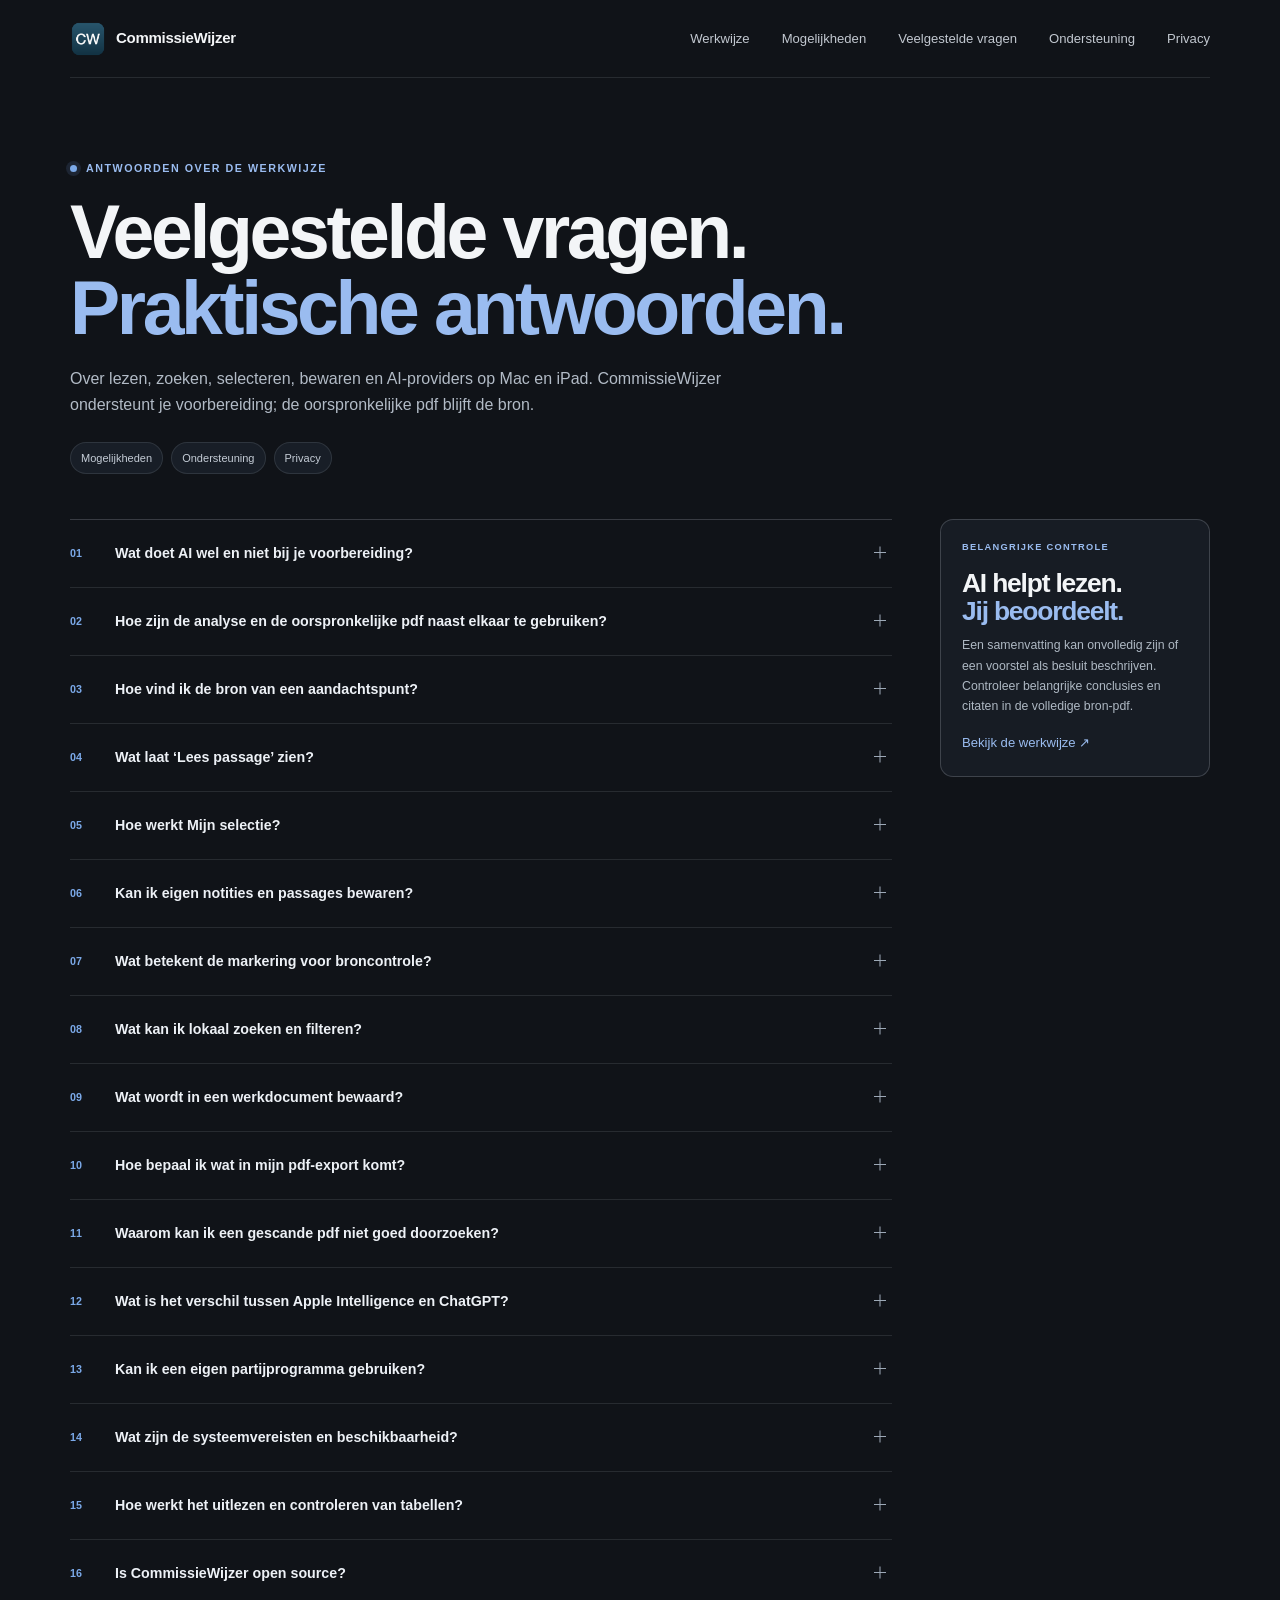
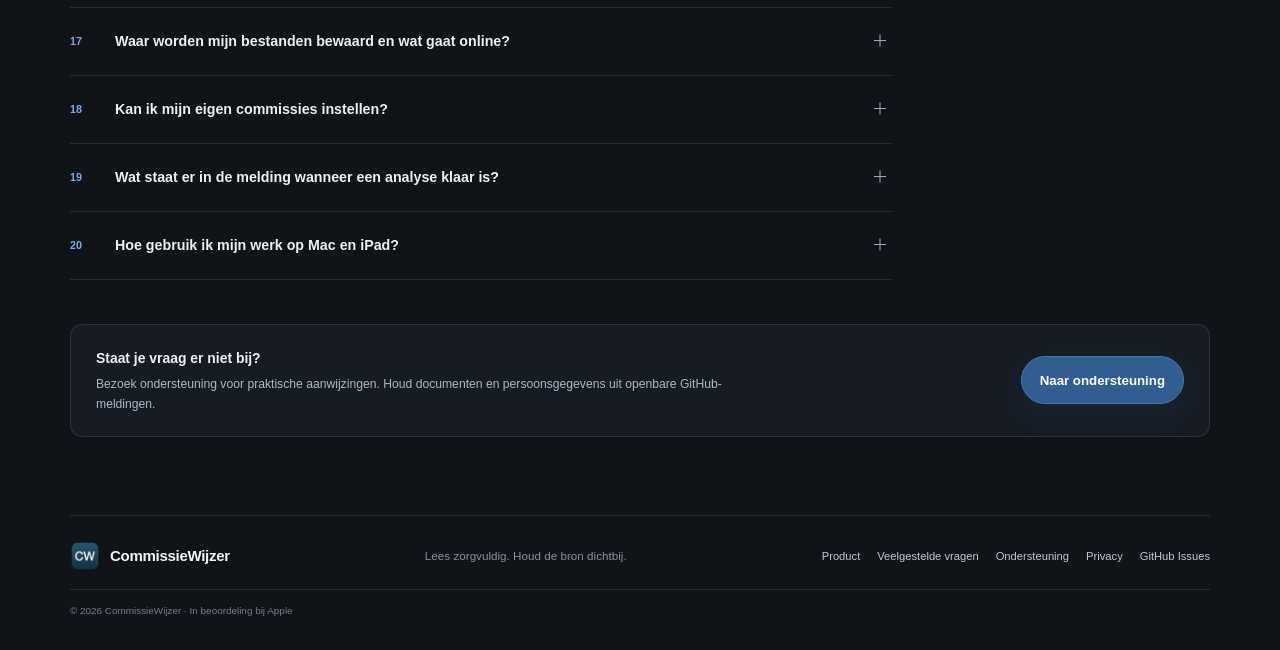
==== commit 5c0062c2: "Update website for Mac and iPad 1.1.2 with richer eight-page demo" ====
--- a/faq.html
+++ b/faq.html
@@ -21,7 +21,7 @@
     <section class="page-intro reveal">
       <p class="eyebrow"><span class="status-dot" aria-hidden="true"></span> ANTWOORDEN OVER DE WERKWIJZE</p>
       <h1>Veelgestelde vragen.<br><span>Praktische antwoorden.</span></h1>
-      <p class="page-lede">Over lezen, zoeken, selecteren, bewaren en AI-providers. CommissieWijzer ondersteunt je voorbereiding; de oorspronkelijke pdf blijft de bron.</p>
+      <p class="page-lede">Over lezen, zoeken, selecteren, bewaren en AI-providers op Mac en iPad. CommissieWijzer ondersteunt je voorbereiding; de oorspronkelijke pdf blijft de bron.</p>
       <nav class="page-kicker" aria-label="Veelgelezen pagina’s"><a href="index.html#mogelijkheden">Mogelijkheden</a><a href="support.html">Ondersteuning</a><a href="privacy.html">Privacy</a></nav>
     </section>
 
@@ -38,12 +38,15 @@
         <details class="faq-item"><summary><span class="faq-number">09</span><span>Wat wordt in een werkdocument bewaard?</span><span class="summary-plus" aria-hidden="true"></span></summary><div class="faq-answer"><p>Een werkdocument met extensie <code>.spdfwork</code> kan de pdf, beschikbare analyses, notities, selectie, leespositie en opgeslagen weergavekeuzes bevatten. Je kiest waar je het bestand bewaart. Openen van een bestaand werkdocument start geen nieuwe AI-analyse; eerder opgeslagen resultaten kunnen lokaal worden bekeken.</p></div></details>
         <details class="faq-item"><summary><span class="faq-number">10</span><span>Hoe bepaal ik wat in mijn pdf-export komt?</span><span class="summary-plus" aria-hidden="true"></span></summary><div class="faq-answer"><p>Kies in de exportinstellingen het bereik, zoals het hele document, Mijn selectie of een commissie, en selecteer daarna de onderdelen die je wilt opnemen. Afhankelijk van je keuzes kan de export samenvatting, punten, notities en bronpassages bevatten. Bekijk de voorvertoning en controleer inhoud, paginavolgorde en ontvangers voordat je de pdf deelt.</p></div></details>
         <details class="faq-item"><summary><span class="faq-number">11</span><span>Waarom kan ik een gescande pdf niet goed doorzoeken?</span><span class="summary-plus" aria-hidden="true"></span></summary><div class="faq-answer"><p>Een scan bestaat soms alleen uit afbeeldingen. CommissieWijzer heeft een leesbare tekstlaag nodig voor zoeken en bronpassages. Laat zo’n pdf eerst met OCR (tekstherkenning) verwerken. OCR kan letters, cijfers, tabellen en mintekens verkeerd herkennen; controleer de herkende tekst in het documentbeeld.</p></div></details>
-        <details class="faq-item"><summary><span class="faq-number">12</span><span>Wat is het verschil tussen Apple Intelligence en ChatGPT?</span><span class="summary-plus" aria-hidden="true"></span></summary><div class="faq-answer"><p>Apple Intelligence verwerkt analyse lokaal op geschikte Macs met macOS 26 of later; beschikbaarheid hangt ook af van Apple-instellingen en systeemtaal. ChatGPT is een optionele online provider waarvoor je via OpenAI OAuth met je account aanmeldt. De app heeft geen API-sleutelinstelling. Als je ChatGPT kiest, gaan benodigde documentfragmenten voor de gekozen taak naar OpenAI; bij programmavergelijking kan ook het geselecteerde programma meegaan. De app leest geen ChatGPT-gesprekken. Zie het <a href="privacy.html">privacybeleid</a> voor details.</p></div></details>
+        <details class="faq-item"><summary><span class="faq-number">12</span><span>Wat is het verschil tussen Apple Intelligence en ChatGPT?</span><span class="summary-plus" aria-hidden="true"></span></summary><div class="faq-answer"><p>Apple Intelligence verwerkt analyse lokaal op geschikte Macs en iPads met systeemversie 26 of later en geschikte hardware; beschikbaarheid hangt ook af van Apple-instellingen en systeemtaal. ChatGPT is een optionele online provider waarvoor je via OpenAI OAuth met je account aanmeldt. De app heeft geen API-sleutelinstelling. Als je ChatGPT kiest, gaan benodigde documentfragmenten voor de gekozen taak naar OpenAI; bij programmavergelijking kan ook het geselecteerde programma meegaan. De app leest geen ChatGPT-gesprekken. Zie het <a href="privacy.html">privacybeleid</a> voor details.</p></div></details>
         <details class="faq-item"><summary><span class="faq-number">13</span><span>Kan ik een eigen partijprogramma gebruiken?</span><span class="summary-plus" aria-hidden="true"></span></summary><div class="faq-answer"><p>Programma vergelijken is optioneel. Je kiest zelf een programma-pdf met leesbare tekst. De vergelijking zoekt naar mogelijke overeenkomsten en spanningen; selectie op tekst kan indirecte verbanden missen. Het gekozen programma wordt lokaal bewaard. Voor een nieuwe AI-analyse met vergelijking moet je dat programma selecteren; de neutrale samenvatting gebruikt het programma niet als kader.</p></div></details>
-        <details class="faq-item"><summary><span class="faq-number">14</span><span>Wat zijn de systeemvereisten en beschikbaarheid?</span><span class="summary-plus" aria-hidden="true"></span></summary><div class="faq-answer"><p>CommissieWijzer vereist macOS 14 of later. Apple Intelligence heeft een geschikte Mac en macOS 26 of later nodig. De actuele App Store-status en eventuele beschikbaarheid vind je op de <a href="index.html">productpagina</a>; die kan veranderen. Lees de <a href="support.html">ondersteuningspagina</a> voor meer uitleg over providers en pdf-inlezen.</p></div></details>
+        <details class="faq-item"><summary><span class="faq-number">14</span><span>Wat zijn de systeemvereisten en beschikbaarheid?</span><span class="summary-plus" aria-hidden="true"></span></summary><div class="faq-answer"><p>CommissieWijzer vereist macOS 14 of later op Mac en iPadOS 26 of later op iPad. Apple Intelligence vraagt geschikte hardware en versie 26 of later; beschikbaarheid hangt ook af van systeemtaal en Apple-instellingen. De updates 1.1.2 voor Mac en iPad wachten op beoordeling door Apple. De eerdere iPad-versie 1.0.1 is beschikbaar. Lees de <a href="support.html">ondersteuningspagina</a> voor uitleg over providers en pdf-inlezen.</p></div></details>
         <details class="faq-item"><summary><span class="faq-number">15</span><span>Hoe werkt het uitlezen en controleren van tabellen?</span><span class="summary-plus" aria-hidden="true"></span></summary><div class="faq-answer"><p>Afbeeldingstabellen met duidelijke rasterlijnen kunnen lokaal met OCR worden herkend en als cellen in een tabelraster worden getoond. Controleer de herkende cijfers, mintekens en kolommen aan de hand van de pdf. ‘Onleesbaar’ betekent dat er wel een teken stond maar OCR het niet kon lezen; een lege cel betekent niet nul. De gewone documentanalyse gebruikt deze OCR-tabeltekst niet. Na je broncontrole kun je afzonderlijke tabelleespunten laten maken.</p></div></details>
         <details class="faq-item"><summary><span class="faq-number">16</span><span>Is CommissieWijzer open source?</span><span class="summary-plus" aria-hidden="true"></span></summary><div class="faq-answer"><p>Ja. De broncode staat openbaar op <a href="https://github.com/SyntheticDiz/CommissieWijzer">GitHub</a>. Je kunt daar bekijken hoe de app werkt en problemen of verbetersuggesties melden.</p></div></details>
-        <details class="faq-item"><summary><span class="faq-number">17</span><span>Waar worden mijn bestanden bewaard en wat gaat online?</span><span class="summary-plus" aria-hidden="true"></span></summary><div class="faq-answer"><p>Pdf’s, werkdocumenten, notities, voorkeuren en caches worden lokaal op je Mac bewaard. ChatGPT-accountgegevens en tokens worden lokaal in de macOS-sleutelhanger opgeslagen. De app heeft geen eigen server of cloudopslag. Dit gaat over opslag, niet over elke verwerking: als je ChatGPT kiest, stuurt CommissieWijzer benodigde documentfragmenten en eventueel het gekozen programma online naar OpenAI. Apple Intelligence verwerkt lokaal op geschikte Macs. Lees het <a href="privacy.html">privacybeleid</a> voor de precieze gegevensstromen.</p></div></details>
+        <details class="faq-item"><summary><span class="faq-number">17</span><span>Waar worden mijn bestanden bewaard en wat gaat online?</span><span class="summary-plus" aria-hidden="true"></span></summary><div class="faq-answer"><p>Pdf’s, werkdocumenten, notities, voorkeuren en caches worden lokaal op je Mac of iPad bewaard. ChatGPT-accountgegevens worden in de lokale sleutelhanger opgeslagen. De app heeft geen eigen server of cloudopslag. Dit gaat over opslag, niet over elke verwerking: als je ChatGPT kiest, stuurt CommissieWijzer benodigde documentfragmenten en eventueel het gekozen programma online naar OpenAI. Apple Intelligence verwerkt lokaal op geschikte hardware. Lees het <a href="privacy.html">privacybeleid</a> voor de precieze gegevensstromen.</p></div></details>
+        <details class="faq-item"><summary><span class="faq-number">18</span><span>Kan ik mijn eigen commissies instellen?</span><span class="summary-plus" aria-hidden="true"></span></summary><div class="faq-answer"><p>Ja. Geef een commissie een eigen naam en onderwerpen en voeg desgewenst aanvullende aandachtspunten toe. De voorbeelden zijn bewerkbaar en de algemene raadsanalyse blijft beschikbaar. De indeling wordt lokaal bewaard. Bestaande analyses en notities blijven behouden als je een commissie wijzigt of verwijdert; een nieuwe commissieanalyse start pas wanneer je die zelf kiest.</p></div></details>
+        <details class="faq-item"><summary><span class="faq-number">19</span><span>Wat staat er in de melding wanneer een analyse klaar is?</span><span class="summary-plus" aria-hidden="true"></span></summary><div class="faq-answer"><p>Na toestemming kan de app een systeemmelding geven wanneer een analyse is afgerond. De melding bevat geen documentnaam of documentinhoud. Je kunt meldingen uitschakelen in Instellingen; systeeminstellingen en Focus bepalen wanneer ze zichtbaar zijn. iPadOS kan een analyse pauzeren als de app niet actief is, dus de melding volgt pas wanneer de analyse daadwerkelijk klaar is.</p></div></details>
+        <details class="faq-item"><summary><span class="faq-number">20</span><span>Hoe gebruik ik mijn werk op Mac en iPad?</span><span class="summary-plus" aria-hidden="true"></span></summary><div class="faq-answer"><p>Bewaar een overdraagbaar <code>.spdfwork</code>-bestand en open dat op het andere apparaat via Bestanden. Er is geen automatische synchronisatie of samenvoeging. Wijzigingen aan een eerder geëxporteerde kopie worden niet automatisch bijgewerkt; bewaar opnieuw voordat je het bestand overzet. Op brede iPad-vensters staan werkveld en pdf naast elkaar; op smallere vensters wissel je tussen de twee panelen.</p></div></details>
       </div>
       <aside class="faq-aside"><p class="eyebrow">BELANGRIJKE CONTROLE</p><h2>AI helpt lezen.<br><span>Jij beoordeelt.</span></h2><p>Een samenvatting kan onvolledig zijn of een voorstel als besluit beschrijven. Controleer belangrijke conclusies en citaten in de volledige bron-pdf.</p><a class="text-link" href="index.html#werkwijze">Bekijk de werkwijze <span aria-hidden="true">↗</span></a></aside>
     </section>
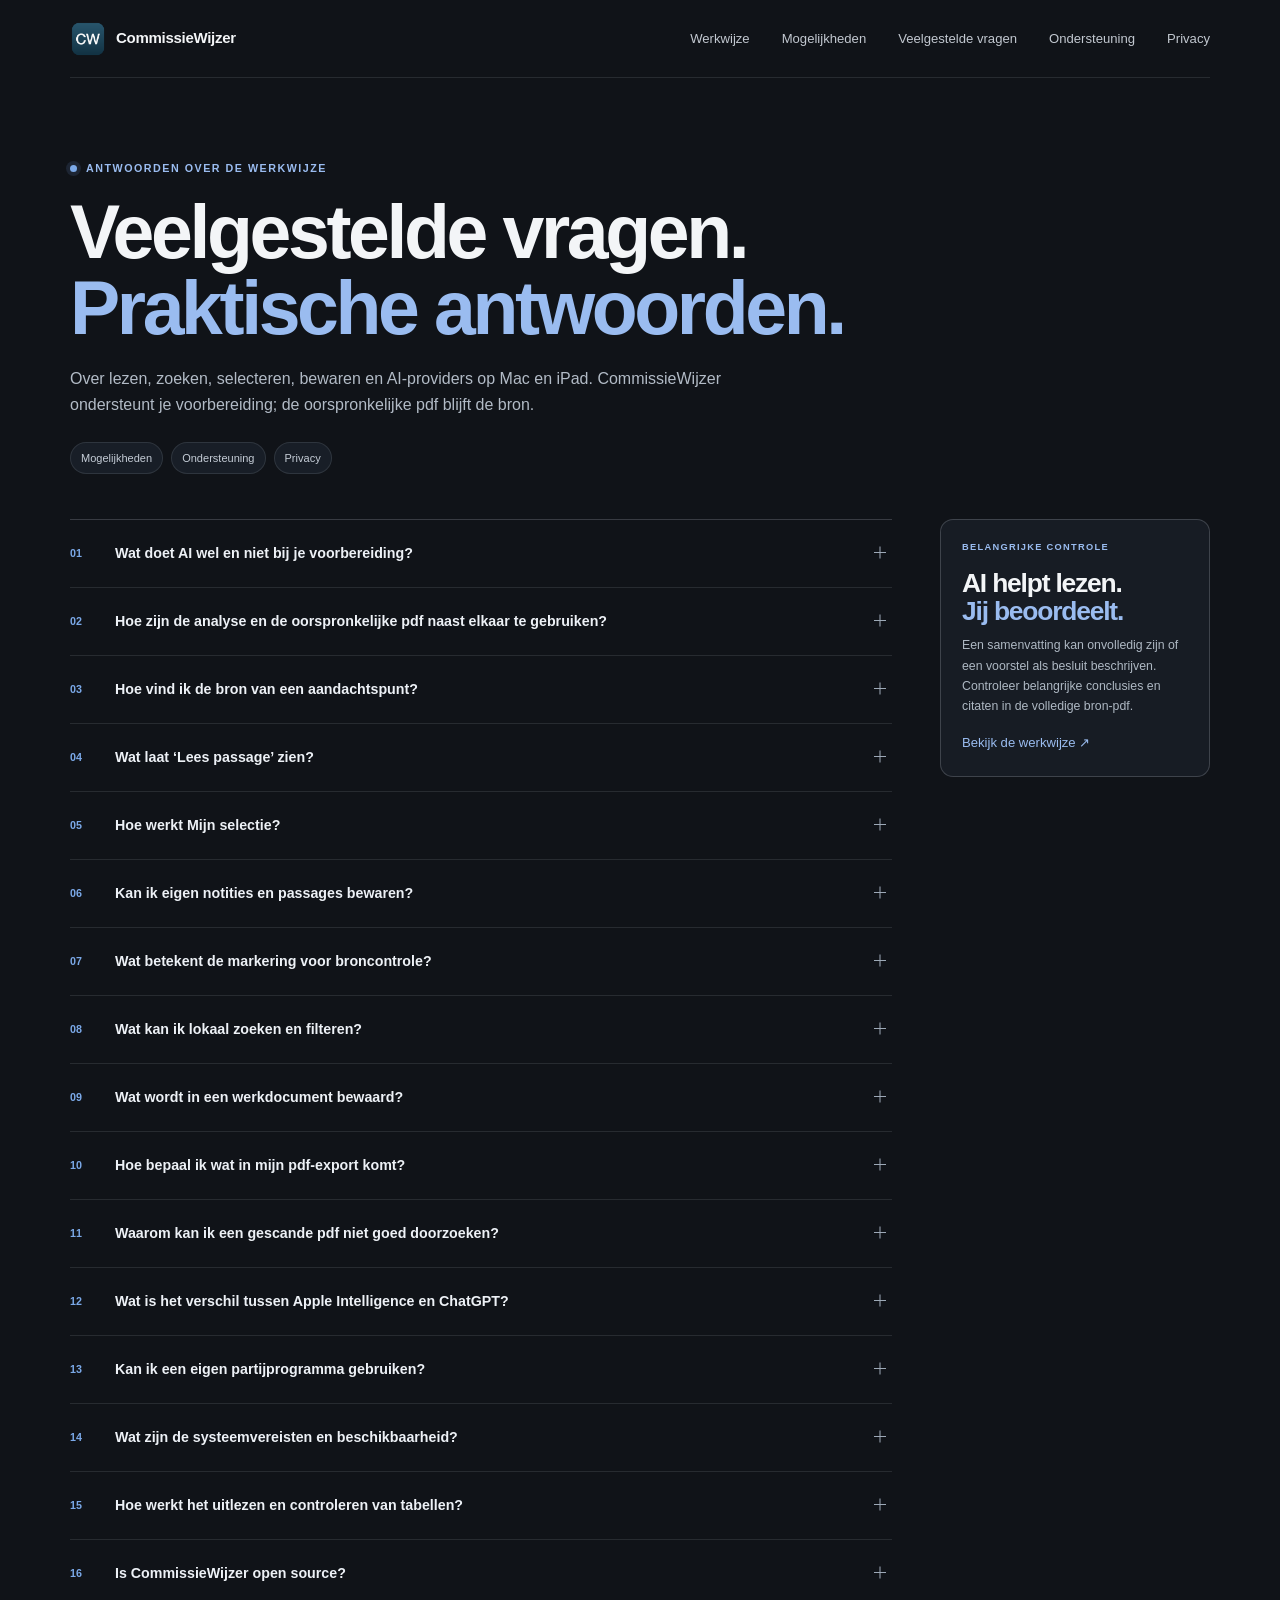
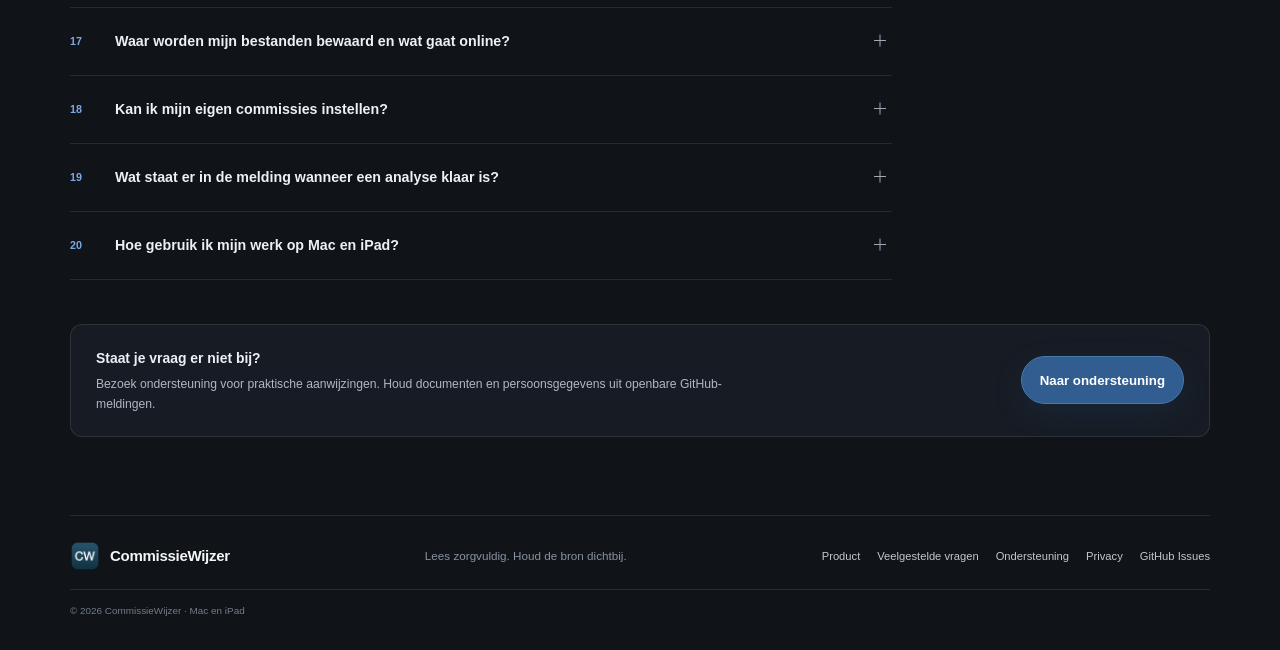
==== commit c78ada2b: "Release 1.2.0: personal iCloud dossiers on Mac and iPad" ====
--- a/faq.html
+++ b/faq.html
@@ -40,18 +40,18 @@
         <details class="faq-item"><summary><span class="faq-number">11</span><span>Waarom kan ik een gescande pdf niet goed doorzoeken?</span><span class="summary-plus" aria-hidden="true"></span></summary><div class="faq-answer"><p>Een scan bestaat soms alleen uit afbeeldingen. CommissieWijzer heeft een leesbare tekstlaag nodig voor zoeken en bronpassages. Laat zo’n pdf eerst met OCR (tekstherkenning) verwerken. OCR kan letters, cijfers, tabellen en mintekens verkeerd herkennen; controleer de herkende tekst in het documentbeeld.</p></div></details>
         <details class="faq-item"><summary><span class="faq-number">12</span><span>Wat is het verschil tussen Apple Intelligence en ChatGPT?</span><span class="summary-plus" aria-hidden="true"></span></summary><div class="faq-answer"><p>Apple Intelligence verwerkt analyse lokaal op geschikte Macs en iPads met systeemversie 26 of later en geschikte hardware; beschikbaarheid hangt ook af van Apple-instellingen en systeemtaal. ChatGPT is een optionele online provider waarvoor je via OpenAI OAuth met je account aanmeldt. De app heeft geen API-sleutelinstelling. Als je ChatGPT kiest, gaan benodigde documentfragmenten voor de gekozen taak naar OpenAI; bij programmavergelijking kan ook het geselecteerde programma meegaan. De app leest geen ChatGPT-gesprekken. Zie het <a href="privacy.html">privacybeleid</a> voor details.</p></div></details>
         <details class="faq-item"><summary><span class="faq-number">13</span><span>Kan ik een eigen partijprogramma gebruiken?</span><span class="summary-plus" aria-hidden="true"></span></summary><div class="faq-answer"><p>Programma vergelijken is optioneel. Je kiest zelf een programma-pdf met leesbare tekst. De vergelijking zoekt naar mogelijke overeenkomsten en spanningen; selectie op tekst kan indirecte verbanden missen. Het gekozen programma wordt lokaal bewaard. Voor een nieuwe AI-analyse met vergelijking moet je dat programma selecteren; de neutrale samenvatting gebruikt het programma niet als kader.</p></div></details>
-        <details class="faq-item"><summary><span class="faq-number">14</span><span>Wat zijn de systeemvereisten en beschikbaarheid?</span><span class="summary-plus" aria-hidden="true"></span></summary><div class="faq-answer"><p>CommissieWijzer vereist macOS 14 of later op Mac en iPadOS 26 of later op iPad. Apple Intelligence vraagt geschikte hardware en versie 26 of later; beschikbaarheid hangt ook af van systeemtaal en Apple-instellingen. De updates 1.1.2 voor Mac en iPad wachten op beoordeling door Apple. De eerdere iPad-versie 1.0.1 is beschikbaar. Lees de <a href="support.html">ondersteuningspagina</a> voor uitleg over providers en pdf-inlezen.</p></div></details>
+        <details class="faq-item"><summary><span class="faq-number">14</span><span>Wat zijn de systeemvereisten en beschikbaarheid?</span><span class="summary-plus" aria-hidden="true"></span></summary><div class="faq-answer"><p>CommissieWijzer vereist macOS 14 of later op Mac en iPadOS 26 of later op iPad. Apple Intelligence vraagt geschikte hardware en versie 26 of later; beschikbaarheid hangt ook af van systeemtaal en Apple-instellingen. <a href="https://apps.apple.com/nl/app/id6829018818">Bekijk de beschikbare versie in de App Store</a>. Eerdere versies bevatten geen dossier-synchronisatie. Lees de <a href="support.html">ondersteuningspagina</a> voor uitleg over providers en pdf-inlezen.</p></div></details>
         <details class="faq-item"><summary><span class="faq-number">15</span><span>Hoe werkt het uitlezen en controleren van tabellen?</span><span class="summary-plus" aria-hidden="true"></span></summary><div class="faq-answer"><p>Afbeeldingstabellen met duidelijke rasterlijnen kunnen lokaal met OCR worden herkend en als cellen in een tabelraster worden getoond. Controleer de herkende cijfers, mintekens en kolommen aan de hand van de pdf. ‘Onleesbaar’ betekent dat er wel een teken stond maar OCR het niet kon lezen; een lege cel betekent niet nul. De gewone documentanalyse gebruikt deze OCR-tabeltekst niet. Na je broncontrole kun je afzonderlijke tabelleespunten laten maken.</p></div></details>
         <details class="faq-item"><summary><span class="faq-number">16</span><span>Is CommissieWijzer open source?</span><span class="summary-plus" aria-hidden="true"></span></summary><div class="faq-answer"><p>Ja. De broncode staat openbaar op <a href="https://github.com/SyntheticDiz/CommissieWijzer">GitHub</a>. Je kunt daar bekijken hoe de app werkt en problemen of verbetersuggesties melden.</p></div></details>
-        <details class="faq-item"><summary><span class="faq-number">17</span><span>Waar worden mijn bestanden bewaard en wat gaat online?</span><span class="summary-plus" aria-hidden="true"></span></summary><div class="faq-answer"><p>Pdf’s, werkdocumenten, notities, voorkeuren en caches worden lokaal op je Mac of iPad bewaard. ChatGPT-accountgegevens worden in de lokale sleutelhanger opgeslagen. De app heeft geen eigen server of cloudopslag. Dit gaat over opslag, niet over elke verwerking: als je ChatGPT kiest, stuurt CommissieWijzer benodigde documentfragmenten en eventueel het gekozen programma online naar OpenAI. Apple Intelligence verwerkt lokaal op geschikte hardware. Lees het <a href="privacy.html">privacybeleid</a> voor de precieze gegevensstromen.</p></div></details>
+        <details class="faq-item"><summary><span class="faq-number">17</span><span>Waar worden mijn bestanden bewaard en wat gaat online?</span><span class="summary-plus" aria-hidden="true"></span></summary><div class="faq-answer"><p>Pdf’s, werkdocumenten, notities, voorkeuren en caches worden lokaal op je Mac of iPad bewaard. ChatGPT-accountgegevens worden in de lokale sleutelhanger opgeslagen. De app heeft geen eigen server of account. Vanaf versie 1.2.0 is persoonlijke iCloud-synchronisatie optioneel en standaard uit; je kiest per dossier. Eerdere versies synchroniseren geen dossiers. Dit gaat over opslag, niet over elke verwerking: als je ChatGPT kiest, stuurt CommissieWijzer benodigde documentfragmenten en eventueel het gekozen programma online naar OpenAI. Apple Intelligence verwerkt lokaal op geschikte hardware. Lees het <a href="privacy.html">privacybeleid</a> voor de precieze gegevensstromen.</p></div></details>
         <details class="faq-item"><summary><span class="faq-number">18</span><span>Kan ik mijn eigen commissies instellen?</span><span class="summary-plus" aria-hidden="true"></span></summary><div class="faq-answer"><p>Ja. Geef een commissie een eigen naam en onderwerpen en voeg desgewenst aanvullende aandachtspunten toe. De voorbeelden zijn bewerkbaar en de algemene raadsanalyse blijft beschikbaar. De indeling wordt lokaal bewaard. Bestaande analyses en notities blijven behouden als je een commissie wijzigt of verwijdert; een nieuwe commissieanalyse start pas wanneer je die zelf kiest.</p></div></details>
         <details class="faq-item"><summary><span class="faq-number">19</span><span>Wat staat er in de melding wanneer een analyse klaar is?</span><span class="summary-plus" aria-hidden="true"></span></summary><div class="faq-answer"><p>Na toestemming kan de app een systeemmelding geven wanneer een analyse is afgerond. De melding bevat geen documentnaam of documentinhoud. Je kunt meldingen uitschakelen in Instellingen; systeeminstellingen en Focus bepalen wanneer ze zichtbaar zijn. iPadOS kan een analyse pauzeren als de app niet actief is, dus de melding volgt pas wanneer de analyse daadwerkelijk klaar is.</p></div></details>
-        <details class="faq-item"><summary><span class="faq-number">20</span><span>Hoe gebruik ik mijn werk op Mac en iPad?</span><span class="summary-plus" aria-hidden="true"></span></summary><div class="faq-answer"><p>Bewaar een overdraagbaar <code>.spdfwork</code>-bestand en open dat op het andere apparaat via Bestanden. Er is geen automatische synchronisatie of samenvoeging. Wijzigingen aan een eerder geëxporteerde kopie worden niet automatisch bijgewerkt; bewaar opnieuw voordat je het bestand overzet. Op brede iPad-vensters staan werkveld en pdf naast elkaar; op smallere vensters wissel je tussen de twee panelen.</p></div></details>
+        <details class="faq-item"><summary><span class="faq-number">20</span><span>Hoe gebruik ik mijn werk op Mac en iPad?</span><span class="summary-plus" aria-hidden="true"></span></summary><div class="faq-answer"><p>In eerdere versies bewaar je een overdraagbaar <code>.spdfwork</code>-bestand en open je dat op het andere apparaat via Bestanden; de iPad bewaart een lokale werkkopie, dus exporteer opnieuw na wijzigingen. Vanaf versie 1.2.0 kun je ook persoonlijke iCloud-synchronisatie gebruiken: deze staat standaard uit, je kiest dossiers afzonderlijk en er is geen samenvoeging van gelijktijdige versies. Wijzigingen aan een eerder geëxporteerde kopie worden niet automatisch bijgewerkt; bewaar opnieuw voordat je het bestand overzet. Op brede iPad-vensters staan werkveld en pdf naast elkaar; op smallere vensters wissel je tussen de twee panelen.</p><p>Met de optionele synchronisatie wordt de volledige dossierinhoud (pdf, bewaarde analyse, selectie, notities, leespositie en bewaarde gesprekken over het document) opgeslagen in je eigen persoonlijke iCloud-account. Dit is alleen voor je eigen apparaten met hetzelfde Apple-account; dossiers zijn niet openbaar en delen of samenwerken met andere accounts kan niet. De commissielijst heeft een aparte keuze. Uitschakelen verwijdert geen bestaande kopieën.</p></div></details>
       </div>
       <aside class="faq-aside"><p class="eyebrow">BELANGRIJKE CONTROLE</p><h2>AI helpt lezen.<br><span>Jij beoordeelt.</span></h2><p>Een samenvatting kan onvolledig zijn of een voorstel als besluit beschrijven. Controleer belangrijke conclusies en citaten in de volledige bron-pdf.</p><a class="text-link" href="index.html#werkwijze">Bekijk de werkwijze <span aria-hidden="true">↗</span></a></aside>
     </section>
     <section class="page-cta reveal"><p><b>Staat je vraag er niet bij?</b>Bezoek ondersteuning voor praktische aanwijzingen. Houd documenten en persoonsgegevens uit openbare GitHub-meldingen.</p><a class="button button-primary" href="support.html">Naar ondersteuning</a></section>
   </main>
-  <footer class="site-footer wrap"><a class="brand" href="index.html"><img src="Assets/CommissieWijzer.png" width="32" height="32" alt=""><span>CommissieWijzer</span></a><p>Lees zorgvuldig. Houd de bron dichtbij.</p><nav aria-label="Voettekst"><a href="index.html">Product</a><a href="faq.html" aria-current="page">Veelgestelde vragen</a><a href="support.html">Ondersteuning</a><a href="privacy.html">Privacy</a><a href="https://github.com/SyntheticDiz/CommissieWijzer/issues">GitHub Issues</a></nav><small>© 2026 CommissieWijzer · In beoordeling bij Apple</small></footer>
+  <footer class="site-footer wrap"><a class="brand" href="index.html"><img src="Assets/CommissieWijzer.png" width="32" height="32" alt=""><span>CommissieWijzer</span></a><p>Lees zorgvuldig. Houd de bron dichtbij.</p><nav aria-label="Voettekst"><a href="index.html">Product</a><a href="faq.html" aria-current="page">Veelgestelde vragen</a><a href="support.html">Ondersteuning</a><a href="privacy.html">Privacy</a><a href="https://github.com/SyntheticDiz/CommissieWijzer/issues">GitHub Issues</a></nav><small>© 2026 CommissieWijzer · Mac en iPad</small></footer>
 </body>
 </html>
--- a/styles.css
+++ b/styles.css
@@ -607,3 +607,9 @@
   *, *::before, *::after { scroll-behavior: auto !important; animation-duration: .01ms !important; animation-iteration-count: 1 !important; transition-duration: .01ms !important; }
   html.js .reveal { opacity: 1; transform: none; }
 }
+
+
+/* Visible personal iCloud setup steps on the product page. */
+.icloud-workflow { margin: 18px auto 0; max-width: 920px; text-align: left; }
+.icloud-workflow article { padding: 15px; }
+.icloud-workflow a { color: #9dc4ff; text-underline-offset: 3px; }
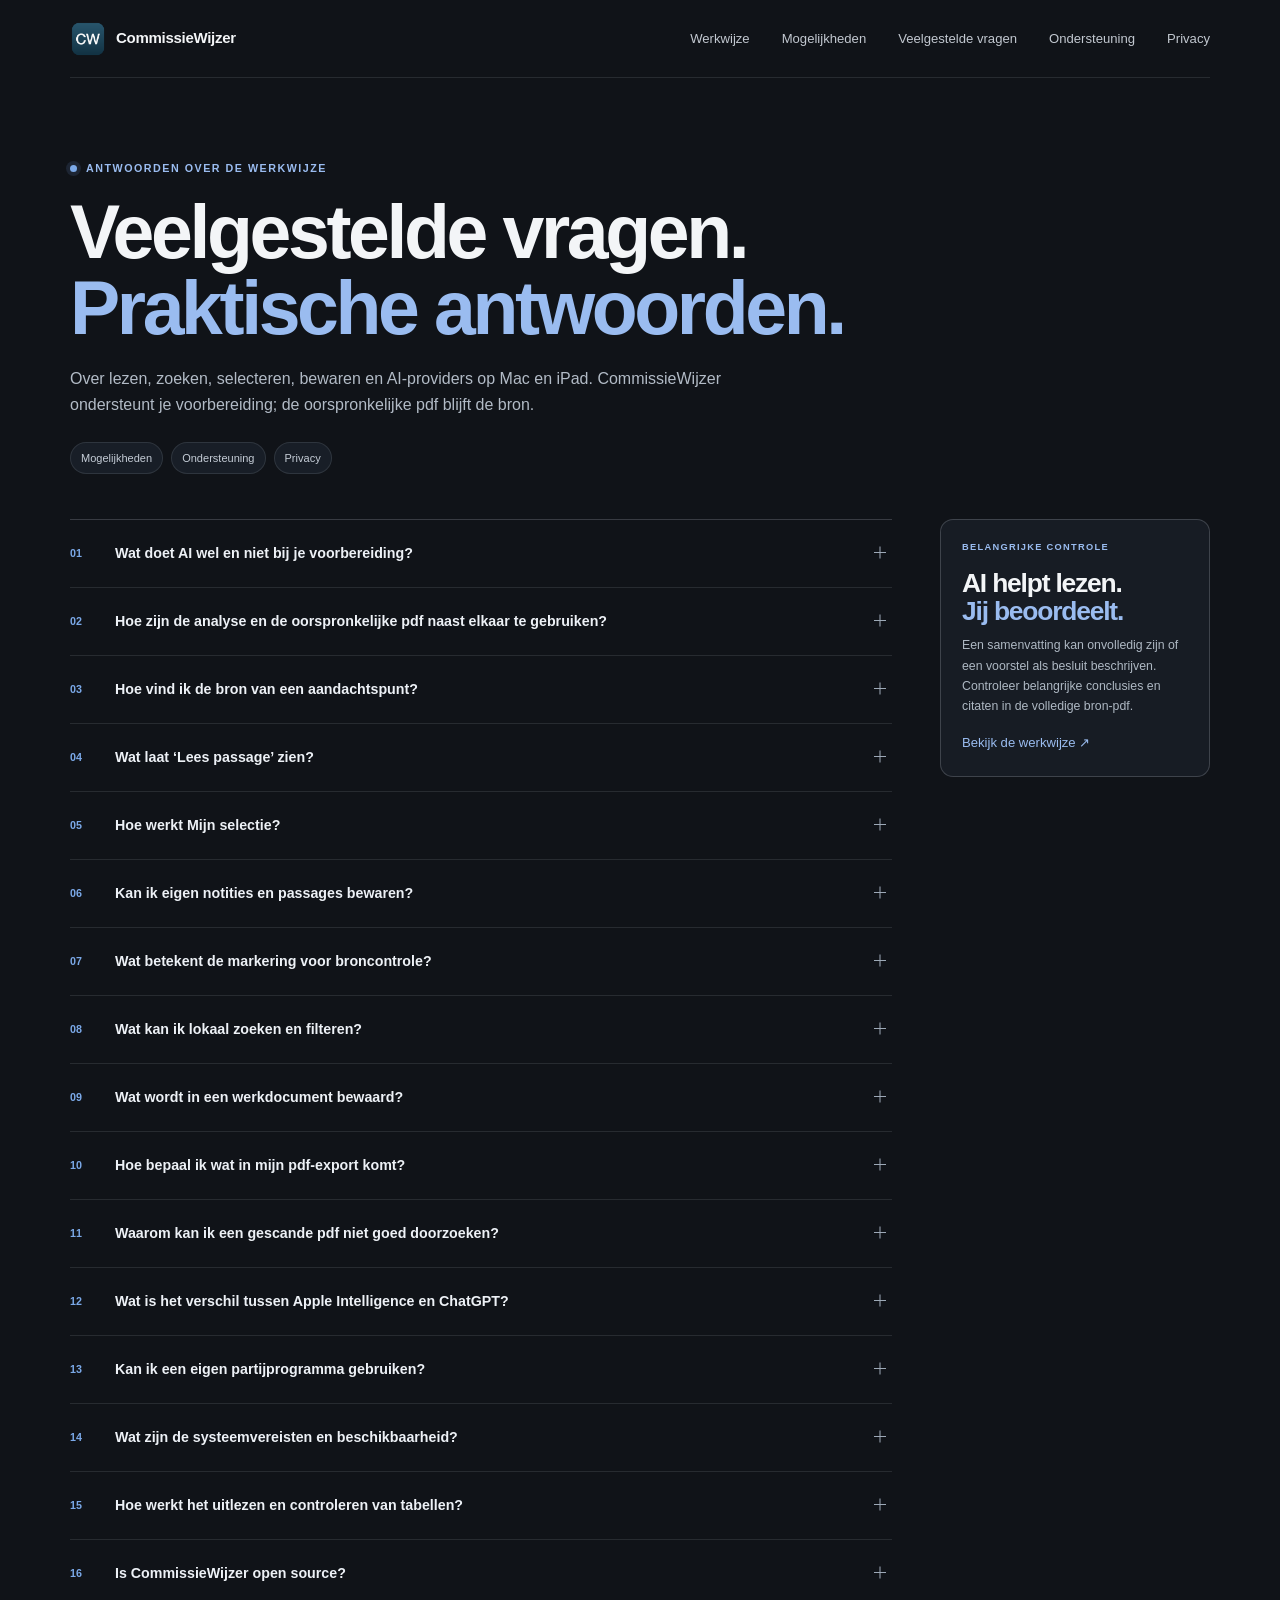
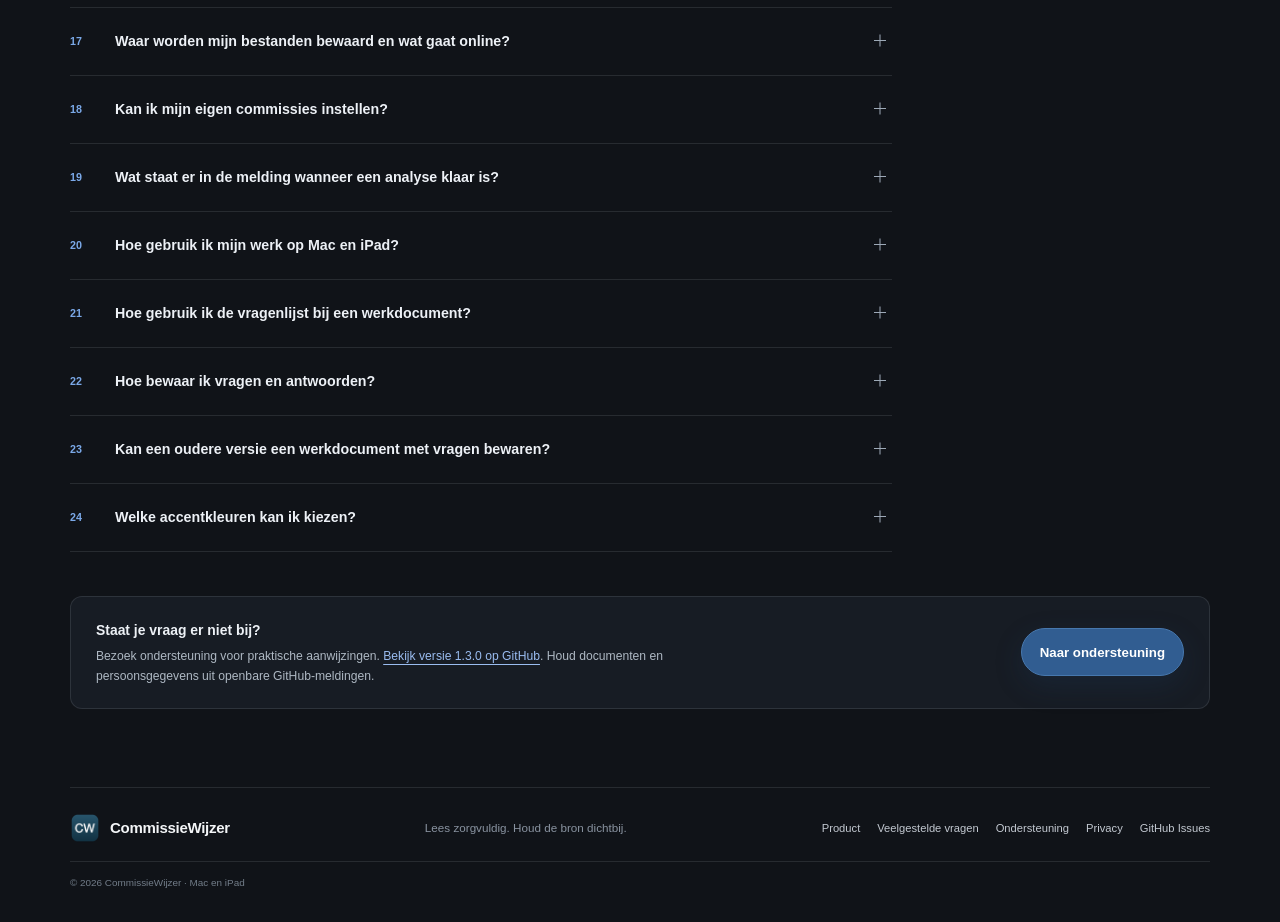
==== commit 81c1d024: "Release 1.3.0: question lists, source checks, accent colors and App Store website" ====
--- a/faq.html
+++ b/faq.html
@@ -40,17 +40,21 @@
         <details class="faq-item"><summary><span class="faq-number">11</span><span>Waarom kan ik een gescande pdf niet goed doorzoeken?</span><span class="summary-plus" aria-hidden="true"></span></summary><div class="faq-answer"><p>Een scan bestaat soms alleen uit afbeeldingen. CommissieWijzer heeft een leesbare tekstlaag nodig voor zoeken en bronpassages. Laat zo’n pdf eerst met OCR (tekstherkenning) verwerken. OCR kan letters, cijfers, tabellen en mintekens verkeerd herkennen; controleer de herkende tekst in het documentbeeld.</p></div></details>
         <details class="faq-item"><summary><span class="faq-number">12</span><span>Wat is het verschil tussen Apple Intelligence en ChatGPT?</span><span class="summary-plus" aria-hidden="true"></span></summary><div class="faq-answer"><p>Apple Intelligence verwerkt analyse lokaal op geschikte Macs en iPads met systeemversie 26 of later en geschikte hardware; beschikbaarheid hangt ook af van Apple-instellingen en systeemtaal. ChatGPT is een optionele online provider waarvoor je via OpenAI OAuth met je account aanmeldt. De app heeft geen API-sleutelinstelling. Als je ChatGPT kiest, gaan benodigde documentfragmenten voor de gekozen taak naar OpenAI; bij programmavergelijking kan ook het geselecteerde programma meegaan. De app leest geen ChatGPT-gesprekken. Zie het <a href="privacy.html">privacybeleid</a> voor details.</p></div></details>
         <details class="faq-item"><summary><span class="faq-number">13</span><span>Kan ik een eigen partijprogramma gebruiken?</span><span class="summary-plus" aria-hidden="true"></span></summary><div class="faq-answer"><p>Programma vergelijken is optioneel. Je kiest zelf een programma-pdf met leesbare tekst. De vergelijking zoekt naar mogelijke overeenkomsten en spanningen; selectie op tekst kan indirecte verbanden missen. Het gekozen programma wordt lokaal bewaard. Voor een nieuwe AI-analyse met vergelijking moet je dat programma selecteren; de neutrale samenvatting gebruikt het programma niet als kader.</p></div></details>
-        <details class="faq-item"><summary><span class="faq-number">14</span><span>Wat zijn de systeemvereisten en beschikbaarheid?</span><span class="summary-plus" aria-hidden="true"></span></summary><div class="faq-answer"><p>CommissieWijzer vereist macOS 14 of later op Mac en iPadOS 26 of later op iPad. Apple Intelligence vraagt geschikte hardware en versie 26 of later; beschikbaarheid hangt ook af van systeemtaal en Apple-instellingen. <a href="https://apps.apple.com/nl/app/id6829018818">Bekijk de beschikbare versie in de App Store</a>. Eerdere versies bevatten geen dossier-synchronisatie. Lees de <a href="support.html">ondersteuningspagina</a> voor uitleg over providers en pdf-inlezen.</p></div></details>
+        <details class="faq-item"><summary><span class="faq-number">14</span><span>Wat zijn de systeemvereisten en beschikbaarheid?</span><span class="summary-plus" aria-hidden="true"></span></summary><div class="faq-answer"><p>CommissieWijzer vereist macOS 14 of later op Mac en iPadOS 26 of later op iPad. Apple Intelligence vraagt geschikte hardware en versie 26 of later; beschikbaarheid hangt ook af van systeemtaal en Apple-instellingen. De <a href="https://apps.apple.com/nl/app/commissiewijzer/id6829018818">App Store-pagina</a> toont de actuele beschikbaarheid per platform. De iPad-app is verkrijgbaar. Versie 1.3.0 voor Mac en iPad is ingediend bij Apple en wacht op beoordeling; deze update is nog niet beschikbaar. Lees de <a href="support.html">ondersteuningspagina</a> voor uitleg over providers en pdf-inlezen.</p></div></details>
         <details class="faq-item"><summary><span class="faq-number">15</span><span>Hoe werkt het uitlezen en controleren van tabellen?</span><span class="summary-plus" aria-hidden="true"></span></summary><div class="faq-answer"><p>Afbeeldingstabellen met duidelijke rasterlijnen kunnen lokaal met OCR worden herkend en als cellen in een tabelraster worden getoond. Controleer de herkende cijfers, mintekens en kolommen aan de hand van de pdf. ‘Onleesbaar’ betekent dat er wel een teken stond maar OCR het niet kon lezen; een lege cel betekent niet nul. De gewone documentanalyse gebruikt deze OCR-tabeltekst niet. Na je broncontrole kun je afzonderlijke tabelleespunten laten maken.</p></div></details>
         <details class="faq-item"><summary><span class="faq-number">16</span><span>Is CommissieWijzer open source?</span><span class="summary-plus" aria-hidden="true"></span></summary><div class="faq-answer"><p>Ja. De broncode staat openbaar op <a href="https://github.com/SyntheticDiz/CommissieWijzer">GitHub</a>. Je kunt daar bekijken hoe de app werkt en problemen of verbetersuggesties melden.</p></div></details>
         <details class="faq-item"><summary><span class="faq-number">17</span><span>Waar worden mijn bestanden bewaard en wat gaat online?</span><span class="summary-plus" aria-hidden="true"></span></summary><div class="faq-answer"><p>Pdf’s, werkdocumenten, notities, voorkeuren en caches worden lokaal op je Mac of iPad bewaard. ChatGPT-accountgegevens worden in de lokale sleutelhanger opgeslagen. De app heeft geen eigen server of account. Vanaf versie 1.2.0 is persoonlijke iCloud-synchronisatie optioneel en standaard uit; je kiest per dossier. Eerdere versies synchroniseren geen dossiers. Dit gaat over opslag, niet over elke verwerking: als je ChatGPT kiest, stuurt CommissieWijzer benodigde documentfragmenten en eventueel het gekozen programma online naar OpenAI. Apple Intelligence verwerkt lokaal op geschikte hardware. Lees het <a href="privacy.html">privacybeleid</a> voor de precieze gegevensstromen.</p></div></details>
         <details class="faq-item"><summary><span class="faq-number">18</span><span>Kan ik mijn eigen commissies instellen?</span><span class="summary-plus" aria-hidden="true"></span></summary><div class="faq-answer"><p>Ja. Geef een commissie een eigen naam en onderwerpen en voeg desgewenst aanvullende aandachtspunten toe. De voorbeelden zijn bewerkbaar en de algemene raadsanalyse blijft beschikbaar. De indeling wordt lokaal bewaard. Bestaande analyses en notities blijven behouden als je een commissie wijzigt of verwijdert; een nieuwe commissieanalyse start pas wanneer je die zelf kiest.</p></div></details>
         <details class="faq-item"><summary><span class="faq-number">19</span><span>Wat staat er in de melding wanneer een analyse klaar is?</span><span class="summary-plus" aria-hidden="true"></span></summary><div class="faq-answer"><p>Na toestemming kan de app een systeemmelding geven wanneer een analyse is afgerond. De melding bevat geen documentnaam of documentinhoud. Je kunt meldingen uitschakelen in Instellingen; systeeminstellingen en Focus bepalen wanneer ze zichtbaar zijn. iPadOS kan een analyse pauzeren als de app niet actief is, dus de melding volgt pas wanneer de analyse daadwerkelijk klaar is.</p></div></details>
         <details class="faq-item"><summary><span class="faq-number">20</span><span>Hoe gebruik ik mijn werk op Mac en iPad?</span><span class="summary-plus" aria-hidden="true"></span></summary><div class="faq-answer"><p>In eerdere versies bewaar je een overdraagbaar <code>.spdfwork</code>-bestand en open je dat op het andere apparaat via Bestanden; de iPad bewaart een lokale werkkopie, dus exporteer opnieuw na wijzigingen. Vanaf versie 1.2.0 kun je ook persoonlijke iCloud-synchronisatie gebruiken: deze staat standaard uit, je kiest dossiers afzonderlijk en er is geen samenvoeging van gelijktijdige versies. Wijzigingen aan een eerder geëxporteerde kopie worden niet automatisch bijgewerkt; bewaar opnieuw voordat je het bestand overzet. Op brede iPad-vensters staan werkveld en pdf naast elkaar; op smallere vensters wissel je tussen de twee panelen.</p><p>Met de optionele synchronisatie wordt de volledige dossierinhoud (pdf, bewaarde analyse, selectie, notities, leespositie en bewaarde gesprekken over het document) opgeslagen in je eigen persoonlijke iCloud-account. Dit is alleen voor je eigen apparaten met hetzelfde Apple-account; dossiers zijn niet openbaar en delen of samenwerken met andere accounts kan niet. De commissielijst heeft een aparte keuze. Uitschakelen verwijdert geen bestaande kopieën.</p></div></details>
+        <details class="faq-item"><summary><span class="faq-number">21</span><span>Hoe gebruik ik de vragenlijst bij een werkdocument?</span><span class="summary-plus" aria-hidden="true"></span></summary><div class="faq-answer"><p>Voeg een vraag toe vanuit een geselecteerde pdf-passage of een aandachtspunt, of schrijf zelf een vraag. Je kunt een antwoord noteren, de status bijhouden als <em>nog stellen</em>, <em>beantwoord</em> of <em>opvolgen</em>, en de opgeslagen bronverwijzing opnieuw openen. Voorgestelde vragen blijven apart totdat je ze zelf aan de lijst toevoegt.</p></div></details>
+        <details class="faq-item"><summary><span class="faq-number">22</span><span>Hoe bewaar ik vragen en antwoorden?</span><span class="summary-plus" aria-hidden="true"></span></summary><div class="faq-answer"><p>De vragenlijst hoort bij het werkdocument. Bewaar het bijgewerkte <code>.spdfwork</code>-bestand om vragen, antwoorden, statussen en bronverwijzingen mee te nemen. Op iPad is de lokale werkkopie niet hetzelfde als een eerder geëxporteerde bestandkopie; exporteer opnieuw als je die kopie wilt bijwerken. Persoonlijke iCloud-synchronisatie is optioneel vanaf versie 1.2.0.</p></div></details>
+        <details class="faq-item"><summary><span class="faq-number">23</span><span>Kan een oudere versie een werkdocument met vragen bewaren?</span><span class="summary-plus" aria-hidden="true"></span></summary><div class="faq-answer"><p>Oudere versies kunnen een werkdocument openen, maar herkennen het nieuwe vragenlijstveld mogelijk niet. Als je het bestand in zo’n oudere versie opnieuw bewaart, kan die versie de vragenlijstgegevens verwijderen. Werk de app op Mac én iPad bij voordat je een werkdocument met vragen tussen apparaten opent en opnieuw bewaart.</p></div></details>
+        <details class="faq-item"><summary><span class="faq-number">24</span><span>Welke accentkleuren kan ik kiezen?</span><span class="summary-plus" aria-hidden="true"></span></summary><div class="faq-answer"><p>In versie 1.3.0 kun je lokaal kiezen uit cyaan, blauw, groenblauw, paars en amber. De keuze wordt op het apparaat opgeslagen en geldt voor de appvensters; iPad behoudt de donkere weergave. Versie 1.3.0 wacht nog op Apple-review en is nog niet beschikbaar.</p></div></details>
       </div>
       <aside class="faq-aside"><p class="eyebrow">BELANGRIJKE CONTROLE</p><h2>AI helpt lezen.<br><span>Jij beoordeelt.</span></h2><p>Een samenvatting kan onvolledig zijn of een voorstel als besluit beschrijven. Controleer belangrijke conclusies en citaten in de volledige bron-pdf.</p><a class="text-link" href="index.html#werkwijze">Bekijk de werkwijze <span aria-hidden="true">↗</span></a></aside>
     </section>
-    <section class="page-cta reveal"><p><b>Staat je vraag er niet bij?</b>Bezoek ondersteuning voor praktische aanwijzingen. Houd documenten en persoonsgegevens uit openbare GitHub-meldingen.</p><a class="button button-primary" href="support.html">Naar ondersteuning</a></section>
+    <section class="page-cta reveal"><p><b>Staat je vraag er niet bij?</b>Bezoek ondersteuning voor praktische aanwijzingen. <a href="https://github.com/SyntheticDiz/CommissieWijzer/releases/tag/v1.3.0">Bekijk versie 1.3.0 op GitHub</a>. Houd documenten en persoonsgegevens uit openbare GitHub-meldingen.</p><a class="button button-primary" href="support.html">Naar ondersteuning</a></section>
   </main>
   <footer class="site-footer wrap"><a class="brand" href="index.html"><img src="Assets/CommissieWijzer.png" width="32" height="32" alt=""><span>CommissieWijzer</span></a><p>Lees zorgvuldig. Houd de bron dichtbij.</p><nav aria-label="Voettekst"><a href="index.html">Product</a><a href="faq.html" aria-current="page">Veelgestelde vragen</a><a href="support.html">Ondersteuning</a><a href="privacy.html">Privacy</a><a href="https://github.com/SyntheticDiz/CommissieWijzer/issues">GitHub Issues</a></nav><small>© 2026 CommissieWijzer · Mac en iPad</small></footer>
 </body>
--- a/styles.css
+++ b/styles.css
@@ -80,6 +80,11 @@
 .feature-list li::marker { color: var(--blue-strong); font-size: .85em; }
 .feature-list strong { color: #e5ebf2; font-weight: 650; }
 .intro-features-note { max-width: 850px; margin: 17px auto 0; color: var(--muted); font-size: .73rem; text-align: center; }
+.release-features { max-width: 850px; margin: 24px auto 0; padding-top: 15px; border-top: 1px solid var(--line); }
+.release-features p { margin: 0 0 10px; color: #aeb8c3; font-size: .78rem; line-height: 1.7; }
+.release-features strong { color: #e5ebf2; font-weight: 650; }
+.release-features a { color: var(--blue-strong); text-underline-offset: 3px; }
+.release-features p:last-child { margin-bottom: 0; }
 .hero h1 { max-width: 880px; }
 .hero-lede { max-width: 620px; margin: 0 auto 28px; color: #b4bcc6; font-size: clamp(1.02rem, 1.7vw, 1.18rem); line-height: 1.72; }
 .hero-actions { display: flex; flex-wrap: wrap; justify-content: center; gap: 11px; }
